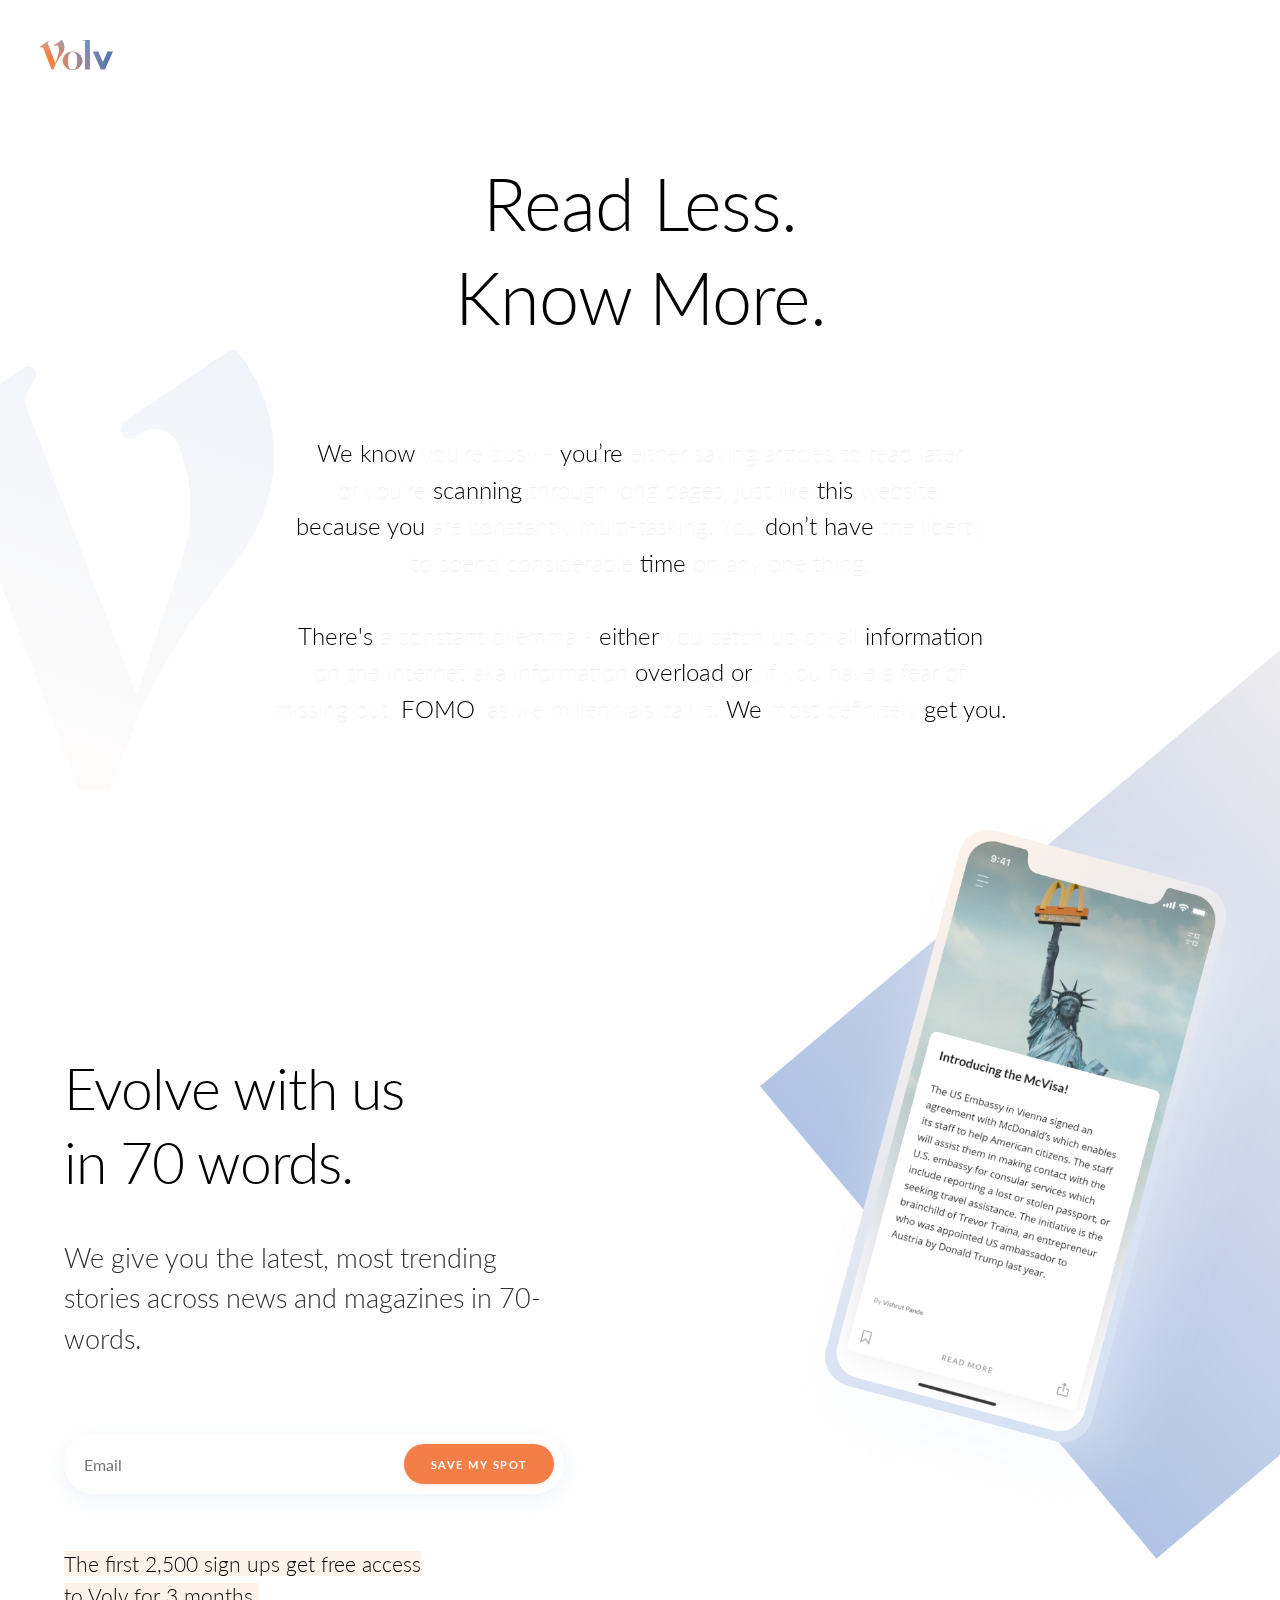
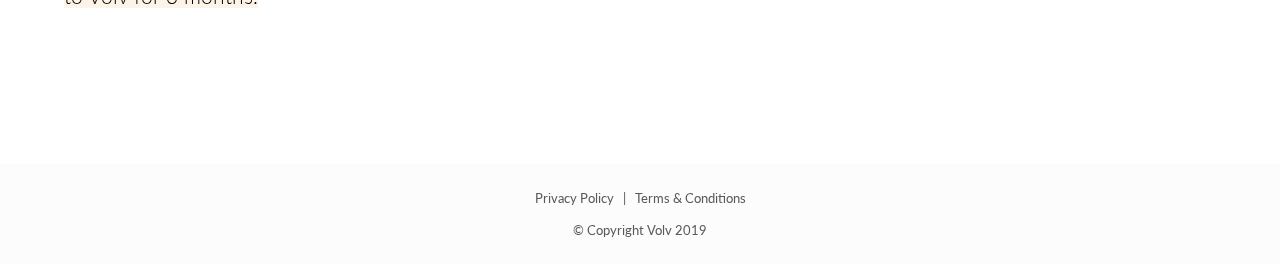
==== index.html @ d21d5418 "Changed Text" ====
<html>

<head>
    <title>Volv - Read Less. Know More.</title>
    <link rel="stylesheet" type="text/css" href="volv.css">
    <link rel="icon" href="Assets/Volv 3.0 Favicon.png" type="image/png" sizes="16x16">
    <!-- <meta name="theme-color" content="#F9AF8D" /> -->
    <link href="https://fonts.googleapis.com/css?family=Lato:100,300,400,700,900&display=swap" rel="stylesheet">
    <meta name="viewport" content="width=device-width, initial-scale=1">
</head>

<body>
    <div class="wrapper">

        <div class="header">
            <img class="volv-logo" src="Assets/Volv Logo 3.1 .svg">
            <!-- <a class="instagram" href="https://www.instagram.com/volvmedia"><img src="Assets/instagram_black.svg"></a> -->
        </div>


        <div class="content">



            <div class="read-less-know-more">




                <div>
                    <h1>Read Less. <br>Know More.</h1>

                    <br>

                    <p class="mobile-p">
                        We know <span class="lighttext">you’re busy so</span> you’re scanning<br>
                        <span class="lighttext">through most articles, like </span>this, because you <span
                            class="lighttext">just</span><br>
                        don’t have time. We just can’t <span class="lighttext">juggle work,<br>
                            family, and still</span> keep up with <span class="lighttext">everything on</span><br>
                        the internet. We <span class="lighttext">definitely</span> get you.
                    </p>

                    <p class="desktop-p">
                        We know <span class="lighttext">you’re busy - </span>you’re <span class="lighttext">either
                            saving articles to read later

                            <br>

                            or you’re </span>scanning <span class="lighttext">through long
                            pages, just like </span> this <span class="lighttext">website,</span>

                        <br>

                        because you <span class="lighttext">are constantly multi-tasking. You </span>don’t have <span
                            class="lighttext">the liberty

                            <br>

                            to spend considerable </span>time <span class="lighttext">on any one thing.</span>

                        <br>
                        <br>
                        There's <span class="lighttext">a constant dilemma - </span>either <span class="lighttext">you
                            catch up on all </span>information

                        <br>

                        <span class="lighttext">on the internet aka information </span> overload or<span
                            class="lighttext">, if you have a fear of

                            <br>

                            missing out, </span>FOMO<span class="lighttext">, as we millennials call it. </span>We <span
                            class="lighttext">most definitely </span>get you.


                    </p>
                </div>


            </div>
            <div class="evolve-with-us">
                <h1>Evolve with us <br>in 70 words.</h1>



                <p>We give you the latest, most trending stories
                    across news and magazines in 70-words.</p>
                <br>
                <br>

                <form>
                    <div class="bene_form">
                        <input class="inputemail" type="email" id="fname" name="fname" value="" placeholder="Email">
                        <input class="submitbutton" type="submit" value="SAVE MY SPOT">
                    </div>
                </form>
                <br>
                <br>

                <mark class="volv-highlight">The first 2,500 sign ups get free access<br> to Volv for 3 months.</mark>
                <br>
                <br>
                <br>
                <br>
            </div>
            <div class="phone">
                <!-- <img src="Assets/Phone Graphic.svg"> -->

            </div>


            <div class="footer">
                <div>
                    <span><a href="https://volvmedia.com/PrivacyPolicy">Privacy Policy </a></span>
                    &nbsp;&nbsp;|&nbsp;&nbsp; <span><a href="https://volvmedia.com/TermsAndConditions">Terms &
                            Conditions</a> </span> </div> <br>
                <div>
                    <span>© Copyright Volv 2019</span>
                </div>
            </div>
        </div>
    </div>
</body>

</html>
---- volv.css ----
body {
    margin: 0px;
    /* color: #323232; */
}

.header {
    display: grid;
    padding: 40px 40px 0px 40px;
    grid-template-columns: auto auto;
    align-self: flex-start;
}

.volv-logo {
    height: 30px;
    justify-self: flex-start;
}

.instagram {
    justify-self: flex-end;
}

.instagram>img {
    height: 20px;
}

.content {
    font-family: 'Lato', sans-serif;
    display: grid;
    grid-template-columns: 1fr 1fr;
    grid-template-rows: 1fr 1fr auto;
    grid-template-areas: "readlessknowmore readlessknowmore"
        "evolvewithus phone"
        "footer footer";


}

.desktop-p {
    display: block;
    font-size: 24px;
}

.mobile-p {
    display: none;
}

.read-less-know-more {
    grid-area: readlessknowmore;
    /* justify-self: center; */
    height: 80vh;
    background: url("Assets/V\ Light.svg");
    background-repeat: no-repeat;
    background-position: left;
    background-size: 35%;
    background-position-x: -10%;
    background-position-y: 70%;
    background-size: 365px;
    position: relative;
    display: grid;
    align-content: center;
}

.evolve-with-us {
    grid-area: evolvewithus;
    margin: 15% 10%;

}

.evolve-with-us>h1 {
    font-weight: 300;
    font-size: 57px;
    text-align: left;
    line-height: 130%;
    letter-spacing: -1px;
}

.evolve-with-us>p {
    color: #323232;
    font-weight: 300;
    font-size: 27px;
    text-align: left;
    line-height: 150%;
}

.phone {
    grid-area: phone;
    background: url("Assets/Phone\ Graphic.png");
    background-repeat: no-repeat;
    background-size: 1100px;
    background-position-y: 50vh;
    background-position-x: -20%;
    grid-row-start: 1;

}


h1 {
    font-weight: 300;
    font-size: 57px;
    text-align: center;
    line-height: 130%;
    letter-spacing: -1px;
}

p {
    font-weight: 300;
    text-align: center;
    text-justify: auto;
    line-height: 152%;
    color: #000000;
}

.lighttext {
    font-weight: 100;
    color: #f0f0f0;
}

.submitbutton {
    font-family: 'Lato', sans-serif;
    font-size: 11px;
    font-weight: 700;
    background-color: #F47E47;
    border: none;
    color: white;
    border-radius: 20px;
    padding: 10px;
    width: 150px;
    height: 40px;

    letter-spacing: 1.5px;
    text-decoration: none;
    box-shadow: 0 1px 5px 0 rgba(244, 126, 71, 0.2);
    cursor: pointer;
    margin-right: 10px;
    margin-left: auto;
    margin-top: -50px;
    z-index: 5;
    outline: none;
    transition: 300ms;
    -webkit-appearance: none;
    -moz-appearance: none;
}

.submitbutton:hover {
    box-shadow: 0 4px 12px 0 rgba(244, 126, 71, 0.2);
}

.submitbutton:active {
    background-color: rgb(230, 120, 69);
    box-shadow: 0 1px 2px 0 rgba(244, 126, 71, 0.2);
}

.bene_form {
    display: grid;
    grid-template-columns: 1fr;
    margin-top: 10px;
    max-width: 420px;
}

.inputemail {
    font-family: 'Lato', sans-serif;
    font-size: 16px;
    width: 500px;
    padding: 20px;
    box-sizing: border-box;
    border: none;
    border-radius: 30px;
    height: 60px;
    outline: none;
    backdrop-filter: blur(3px);
    filter: drop-shadow(0px 6px 10px rgba(215, 226, 243, 0.4));
    transition: 300ms;
    -webkit-appearance: none;
    -moz-appearance: none;
}

.inputemail:hover {
    filter: drop-shadow(0px 12px 20px rgba(215, 226, 243, 0.4));
}

.inputemail:focus {
    filter: drop-shadow(0px 12px 20px rgba(244, 126, 71, 0.1));
}

.volv-highlight {
    background-color: #FEF3E9;
    font-weight: 300;
    font-size: 21px;
    text-align: center;
    line-height: 150%;
}

.footer {
    display: grid;
    align-content: center;
    grid-area: footer;
    height: 100px;
    background-color: #fcfcfc;
    color: rgb(89, 89, 89);
    font-family: 'Lato', sans-serif;
    font-size: 13px;
    font-weight: 400;
    width: 100%;
}

.footer>div {
    margin-left: auto;
    margin-right: auto;
    /* width: 250px; */
    text-align: center;
}

a {
    color: inherit;
    text-decoration: none;
    cursor: pointer;
}

a:hover {
    text-decoration: underline;
}

@media only screen and (max-height: 600px) {
    .read-less-know-more {
        height: 580px;
    }

}

@media only screen and (max-height: 720px) {


    h1 {
        font-size: 48px;
    }

    p {
        font-size: 26px;
    }

    .read-less-know-more {
        background-position-y: 100%;
    }



    .evolve-with-us>h1 {
        font-size: 48px;
    }
}

@media only screen and (min-height: 860px) {


    .read-less-know-more {
        background-position-y: 100%;
    }

    h1 {
        font-size: 72px;
    }

    p {
        font-size: 30px;
    }

    /* .phone {
        background-position-y: 80%;
        background-position-x: -20%;
    } */
}

@media only screen and (min-height: 1280px) {
    .header {
        padding: 60px;
    }

    /* .phone {
        background-size: 1100px;
        background-position-y: 200%;
    } */
}

/* @media only screen and (min-height: 1024px){
    .read-less-know-more{
        height: 720px;
    }
} */


@media only screen and (min-width: 1500px) {

    .phone {
        background-position-x: -50%;
    }

    .evolve-with-us {
        margin-left: 70px;
    }

}


@media only screen and (min-width: 1650px) {

    .phone {
        background-position-x: -100%;
    }

    .evolve-with-us {
        margin-left: 80px;
    }

}

@media only screen and (min-width: 1750px) {

    .phone {
        background-position-x: -150%;
    }

    .evolve-with-us {
        margin-left: 80px;
    }

}

@media only screen and (min-width: 1850px) {

    .phone {
        background-position-x: -200%;
    }

    .evolve-with-us {
        margin-left: 100px;
    }

}


@media only screen and (max-width: 1280px) {
    .phone {
        background-position-x: -20%;
    }
}

@media only screen and (max-width: 1100px) {
    .read-less-know-more {
        background: none;
    }

    .phone {
        background-position-x: 0%;
    }
}

@media only screen and (max-width: 980px) {
    .content {
        font-family: 'Lato', sans-serif;
        display: grid;
        grid-template-columns: auto;
        grid-template-rows: auto auto auto auto;
        grid-template-areas: "readlessknowmore"
            "phone"
            "evolvewithus"
            "footer";
    }

    .desktop-p {
        display: none;
    }

    .mobile-p {
        display: block;
    }

    .inputemail {
        font-family: 'Lato', sans-serif;
        font-size: 16px;
        width: auto;
        padding: 20px;
        border: none;
        border-radius: 30px;
        height: 60px;
        outline: none;
        filter: drop-shadow(0px 6px 10px rgba(215, 226, 243, 0.4));
        transition: 300ms;

    }

    .bene_form {
        display: grid;
        grid-template-columns: 1fr;
        margin-top: 10px;
        width: 100%;
    }

    .phone {
        grid-area: phone;
        background: url("Assets/Phone\ Graphic.png");
        background-repeat: no-repeat;
        background-size: 1100px;
        background-position-x: 17em;
        height: 1100px;
    }
}

@media only screen and (max-width: 820px) {
    .phone {

        background-size: 1100px;
        background-position-x: 12em;
        height: 1100px;
    }
}

@media only screen and (max-width: 640px) {



    h1 {
        font-size: 42px;
    }

    p {
        font-size: 17px;
    }

    .volv-logo {
        height: 25px;
        justify-self: flex-start;
    }

    .header {
        padding: 20px;
    }

    .read-less-know-more {
        background: none;
        height: 60vh;
    }

    .phone {
        background-position-x: 10%;
        background-position-y: -15vh;
        height: 1000px;
    }

    .evolve-with-us {
        margin: 0px 20px;
    }

    .evolve-with-us>h1 {
        text-align: center;
        font-size: 42px;
    }

    .evolve-with-us>p {
        font-size: 17px;
        text-align: center;
    }

    .volv-highlight {
        font-size: 17px;
        text-align: center;
    }

    .submitbutton {
        margin-top: 30px;
        margin-left: auto;
        margin-right: auto;
    }
}
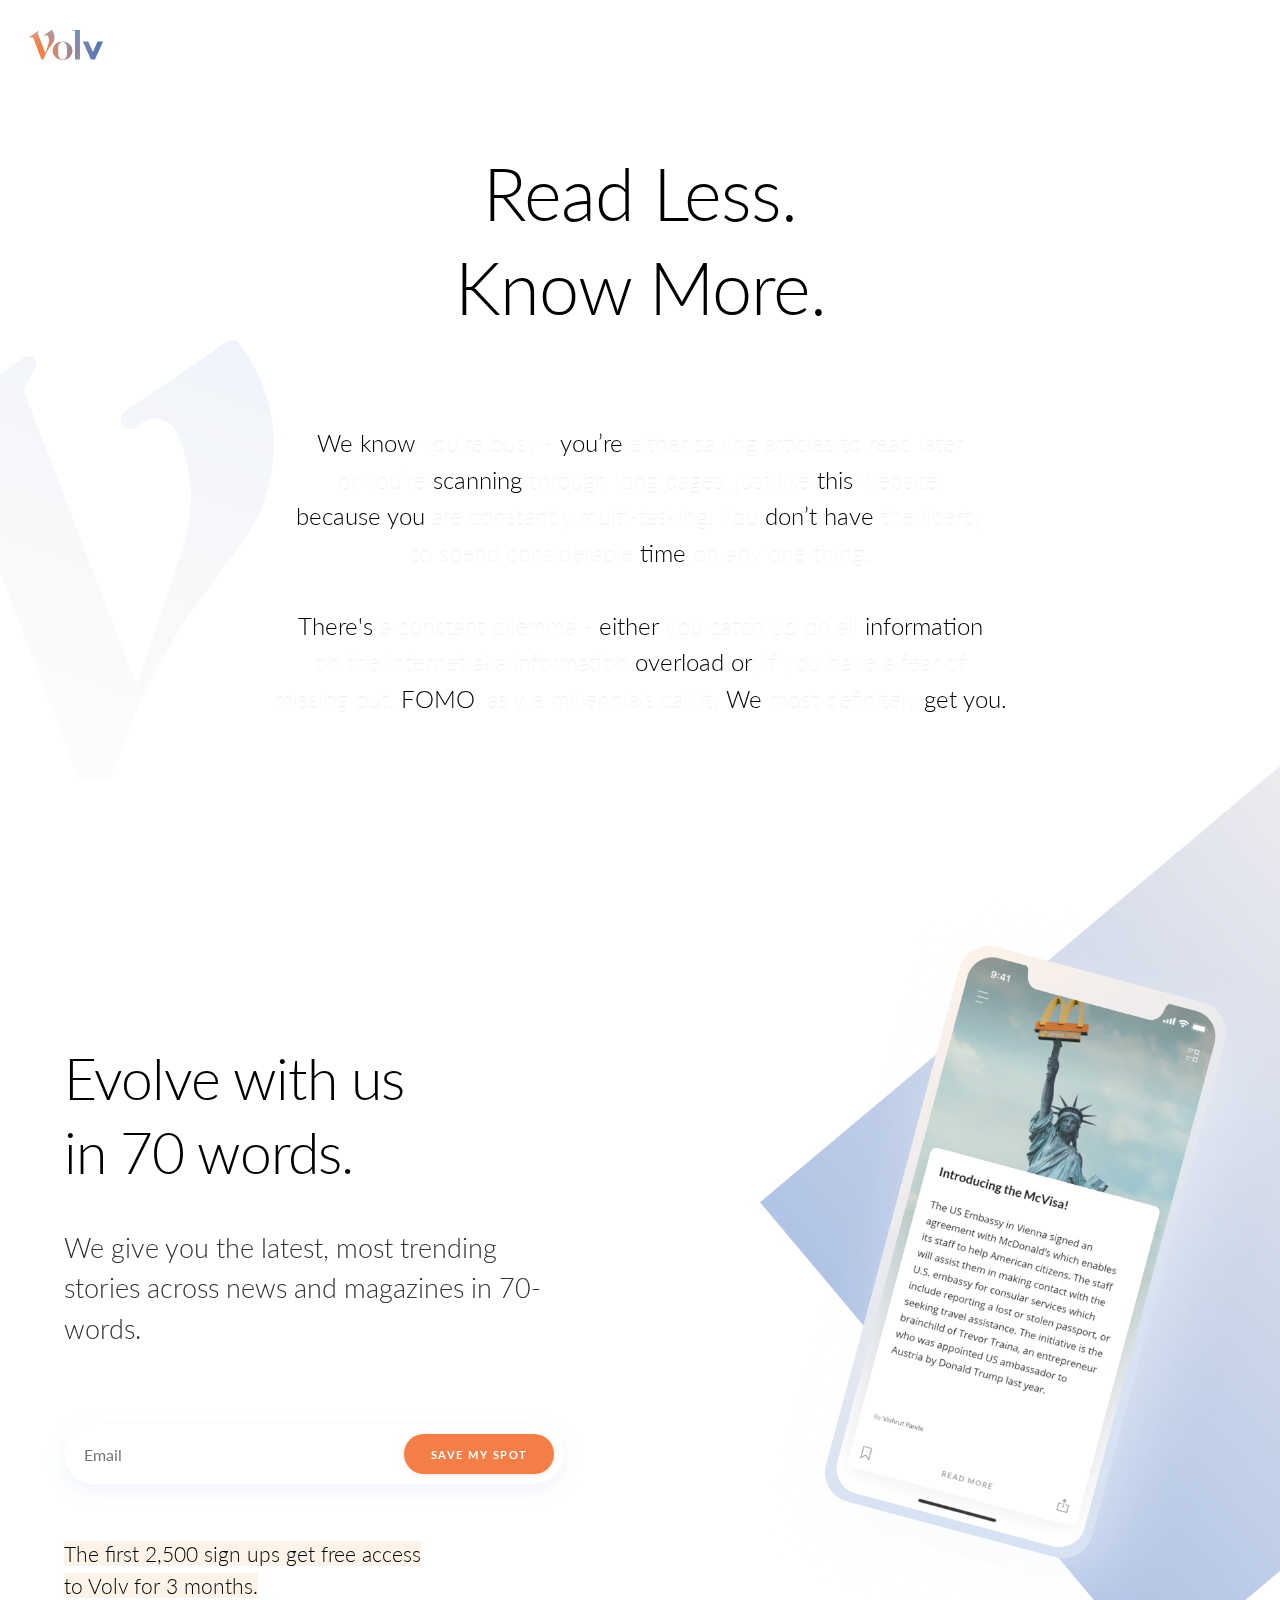
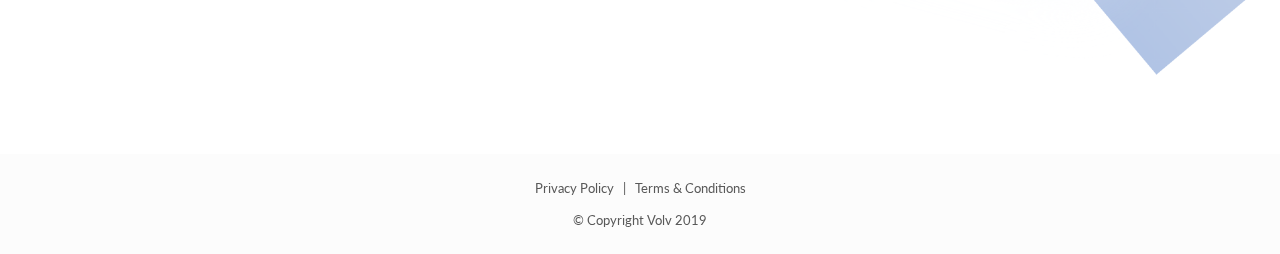
==== commit e9b257b1: "Changed test and made responsive" ====
--- a/index.html
+++ b/index.html
@@ -7,6 +7,7 @@
     <!-- <meta name="theme-color" content="#F9AF8D" /> -->
     <link href="https://fonts.googleapis.com/css?family=Lato:100,300,400,700,900&display=swap" rel="stylesheet">
     <meta name="viewport" content="width=device-width, initial-scale=1">
+
 </head>
 
 <body>
@@ -32,14 +33,39 @@
 
                     <br>
 
+
+
                     <p class="mobile-p">
-                        We know <span class="lighttext">you’re busy so</span> you’re scanning<br>
-                        <span class="lighttext">through most articles, like </span>this, because you <span
-                            class="lighttext">just</span><br>
-                        don’t have time. We just can’t <span class="lighttext">juggle work,<br>
-                            family, and still</span> keep up with <span class="lighttext">everything on</span><br>
-                        the internet. We <span class="lighttext">definitely</span> get you.
+                        We know <span class="lighttext">you’re busy - </span>you’re <span class="lighttext">either
+                            saving
+
+                            <br> articles to read later
+
+
+
+                            or you’re </span>scanning <span class="lighttext">through
+
+                            <br>
+
+                            long
+                            pages, just like </span> this <span class="lighttext">website,</span> because
+
+                        <br>
+
+                        you <span class="lighttext">are constantly multi-tasking. You </span>don’t have
+
+                        <br>
+
+                        <span class="lighttext">the liberty to spend considerable </span>time <span class="lighttext">on
+                            any one
+
+                            <br>
+
+                            thing.</span> We <span class="lighttext">most definitely </span>get you.
+
                     </p>
+
+
 
                     <p class="desktop-p">
                         We know <span class="lighttext">you’re busy - </span>you’re <span class="lighttext">either
@@ -76,7 +102,20 @@
 
 
                     </p>
+
+                    <!-- 
+                    <div class="downarrow">
+                        <img class="downsvg" src="Assets/down-arrow.svg">
+                    </div> -->
+
+
+
+
                 </div>
+
+
+
+
 
 
             </div>
--- a/volv.css
+++ b/volv.css
@@ -5,9 +5,10 @@
 
 .header {
     display: grid;
-    padding: 40px 40px 0px 40px;
+    padding: 30px 30px 0px 30px;
     grid-template-columns: auto auto;
     align-self: flex-start;
+
 }
 
 .volv-logo {
@@ -33,6 +34,22 @@
         "footer footer";
 
 
+}
+
+.downarrow {
+    margin-left: auto;
+    margin-right: auto;
+    padding: 20px;
+    text-align: center;
+    margin-top: 10vh;
+
+}
+
+.downsvg {
+    height: 10px;
+    cursor: pointer;
+    opacity: 0.2;
+    animation: downarrow 700ms linear infinite;
 }
 
 .desktop-p {
@@ -87,7 +104,7 @@
     background: url("Assets/Phone\ Graphic.png");
     background-repeat: no-repeat;
     background-size: 1100px;
-    background-position-y: 50vh;
+    background-position-y: 64vh;
     background-position-x: -20%;
     grid-row-start: 1;
 
@@ -470,4 +487,8 @@
         margin-left: auto;
         margin-right: auto;
     }
+
+    .bene_form {
+        max-width: unset;
+    }
 }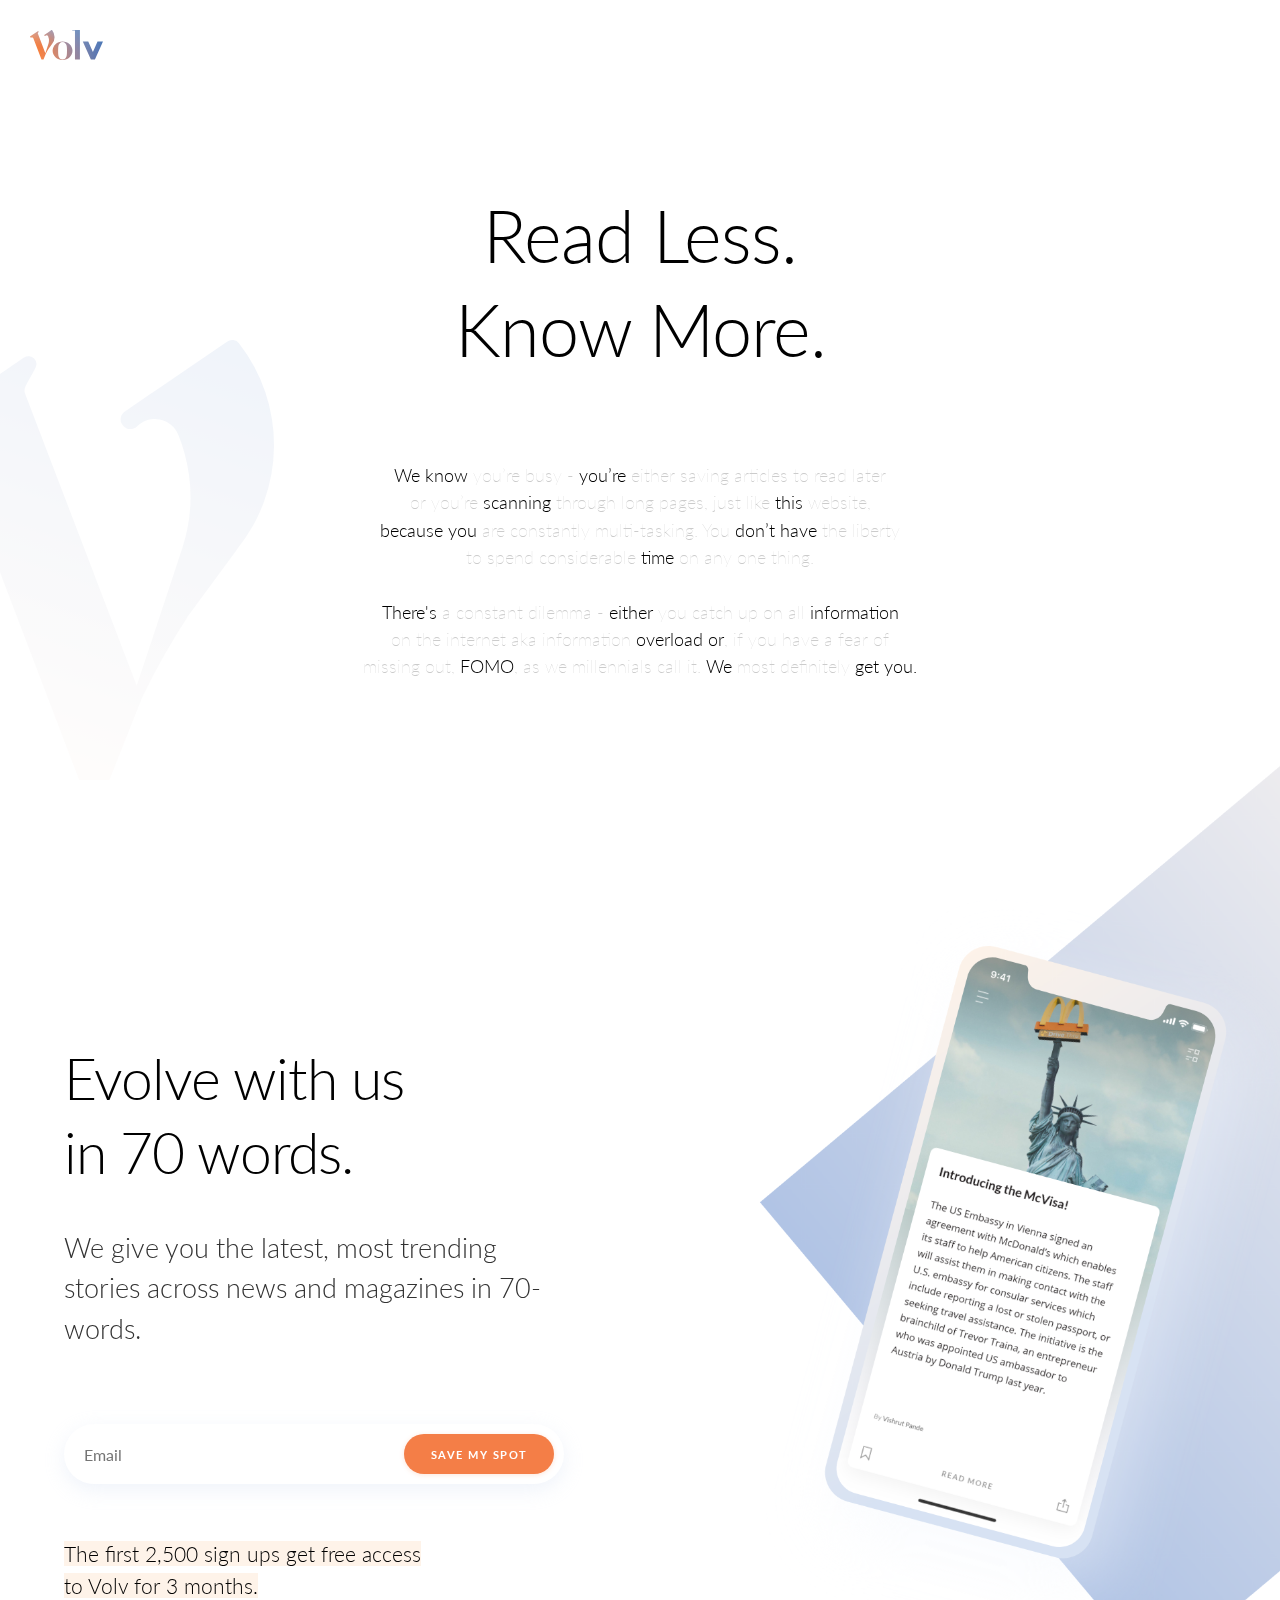
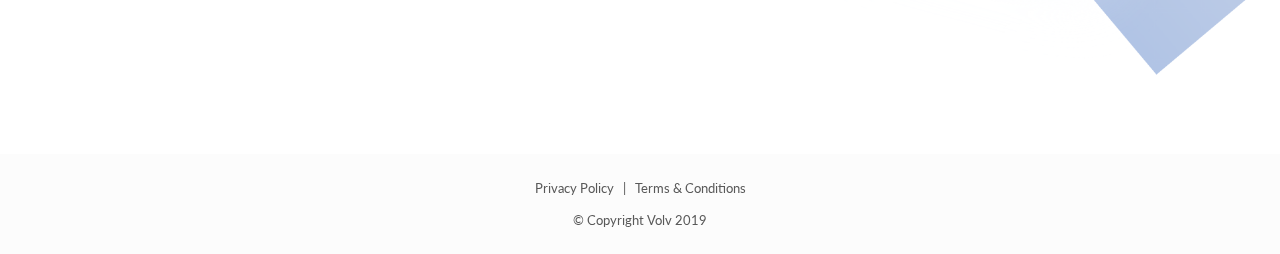
==== commit 3c831ce3: "Fixed text" ====
--- a/index.html
+++ b/index.html
@@ -43,25 +43,36 @@
 
 
 
-                            or you’re </span>scanning <span class="lighttext">through
+                            or you’re </span>scanning <span class="lighttext">
+
+                            <br>
+                            through
+                            long
+                            pages, just like </span> this <span class="lighttext">website,</span>
+
+                        <br>
+
+                        because
+
+                        you <span class="lighttext">are constantly multi-tasking.
 
                             <br>
 
-                            long
-                            pages, just like </span> this <span class="lighttext">website,</span> because
+                            You </span>don’t have
 
-                        <br>
 
-                        you <span class="lighttext">are constantly multi-tasking. You </span>don’t have
+                        <span class="lighttext">the liberty to spend
 
-                        <br>
-
-                        <span class="lighttext">the liberty to spend considerable </span>time <span class="lighttext">on
-                            any one
 
                             <br>
 
-                            thing.</span> We <span class="lighttext">most definitely </span>get you.
+                            considerable </span>time <span class="lighttext">on
+
+                            thing.
+
+                            <br>
+
+                        </span> We <span class="lighttext">most definitely </span>get you.
 
                     </p>
 
--- a/volv.css
+++ b/volv.css
@@ -54,11 +54,12 @@
 
 .desktop-p {
     display: block;
-    font-size: 24px;
+    font-size: 18px;
 }
 
 .mobile-p {
     display: none;
+    font-size: 15px;
 }
 
 .read-less-know-more {
@@ -129,7 +130,7 @@
 
 .lighttext {
     font-weight: 100;
-    color: #f0f0f0;
+    color: #cccccc;
 }
 
 .submitbutton {
@@ -277,9 +278,6 @@
         font-size: 72px;
     }
 
-    p {
-        font-size: 30px;
-    }
 
     /* .phone {
         background-position-y: 80%;
@@ -383,13 +381,6 @@
             "footer";
     }
 
-    .desktop-p {
-        display: none;
-    }
-
-    .mobile-p {
-        display: block;
-    }
 
     .inputemail {
         font-family: 'Lato', sans-serif;
@@ -427,11 +418,19 @@
 
         background-size: 1100px;
         background-position-x: 12em;
+        grid-row: 2 / span 1;
         height: 1100px;
     }
 }
 
 @media only screen and (max-width: 640px) {
+    .desktop-p {
+        display: none;
+    }
+
+    .mobile-p {
+        display: block;
+    }
 
 
 
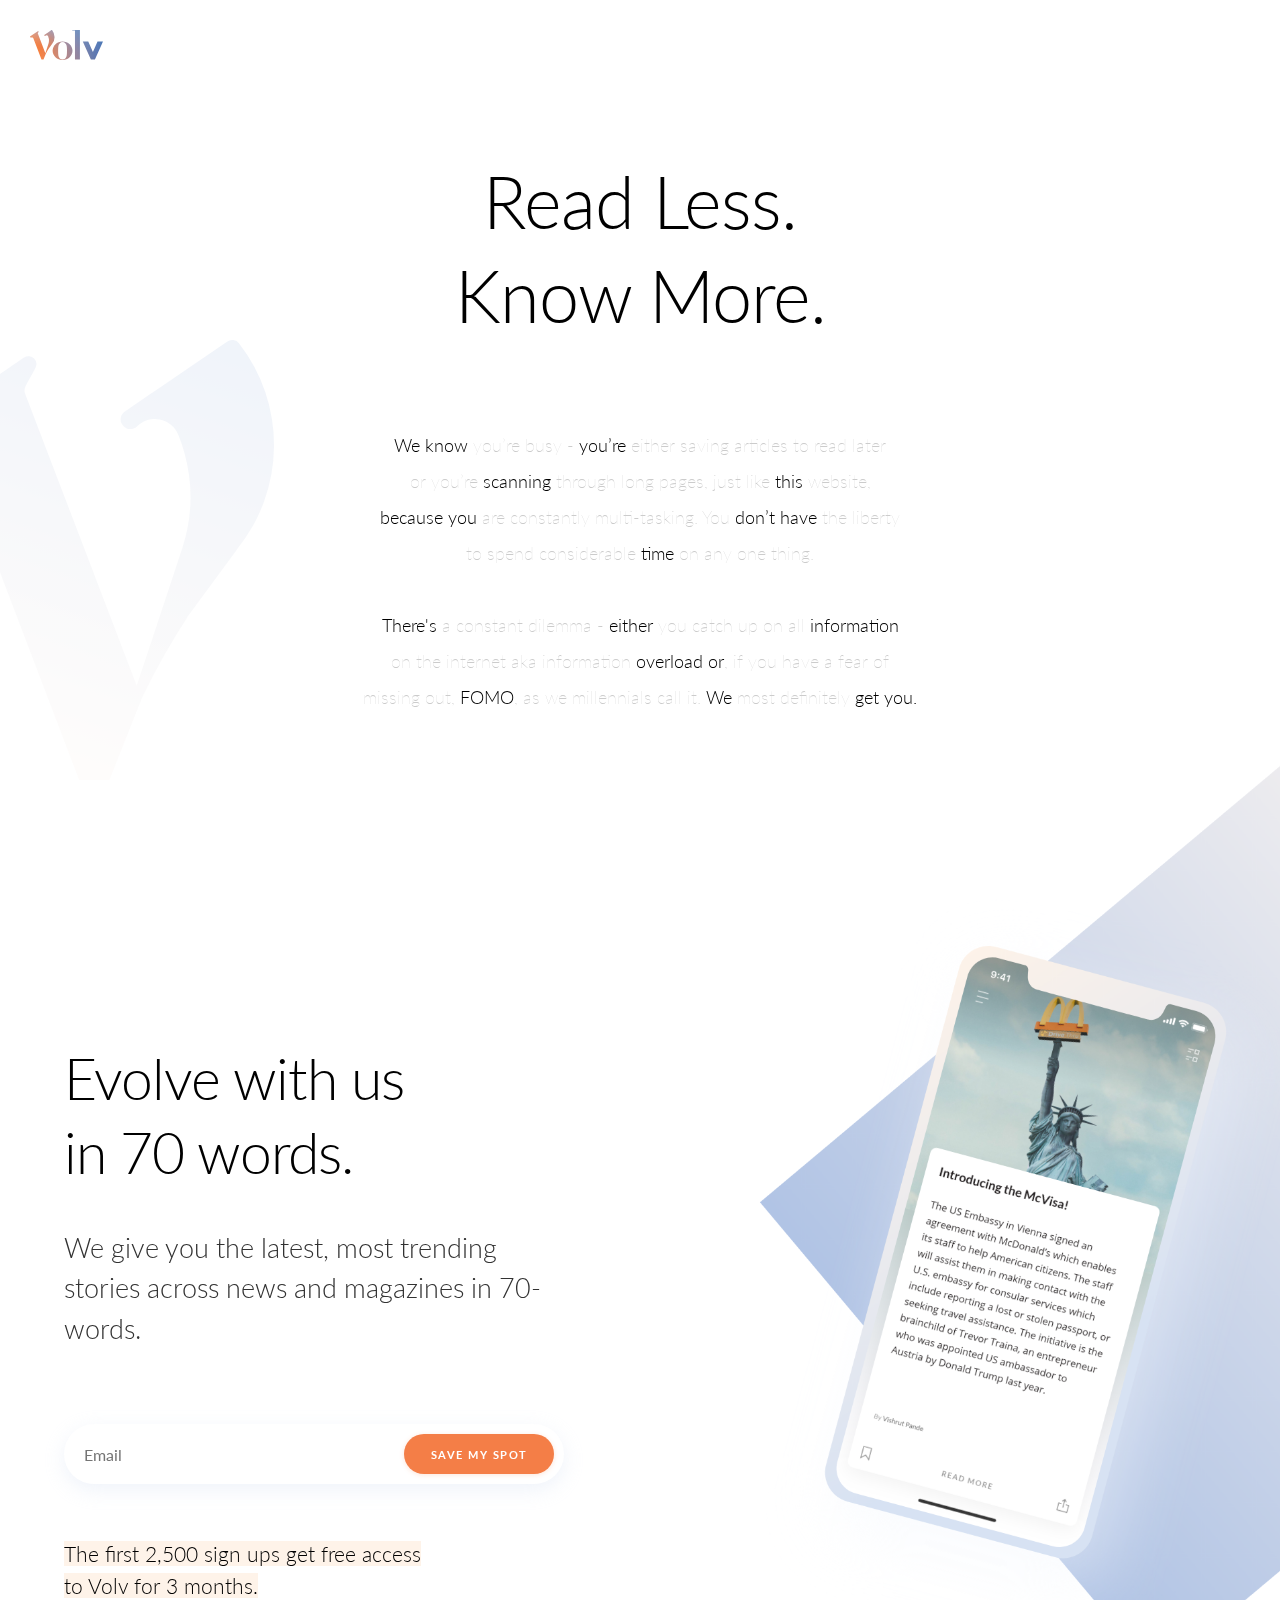
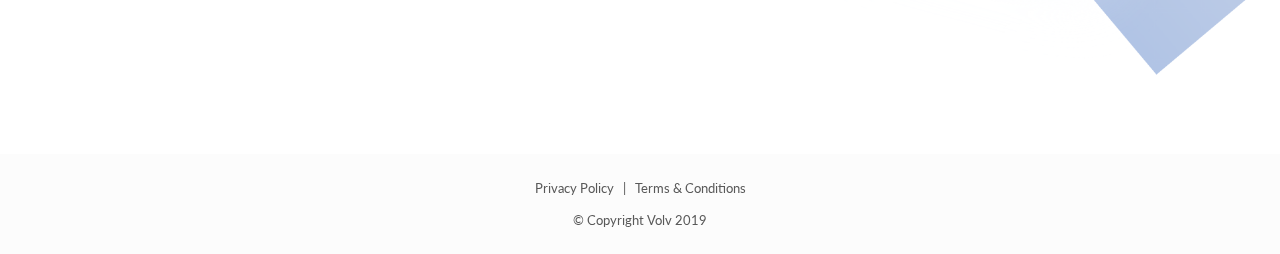
==== commit b0826420: "Added Thank You popup" ====
--- a/index.html
+++ b/index.html
@@ -1,177 +1,241 @@
 <html>
-
-<head>
+  <head>
     <title>Volv - Read Less. Know More.</title>
-    <link rel="stylesheet" type="text/css" href="volv.css">
-    <link rel="icon" href="Assets/Volv 3.0 Favicon.png" type="image/png" sizes="16x16">
+    <link rel="stylesheet" type="text/css" href="volv.css" />
+    <link
+      rel="icon"
+      href="Assets/Volv 3.0 Favicon.png"
+      type="image/png"
+      sizes="16x16"
+    />
     <!-- <meta name="theme-color" content="#F9AF8D" /> -->
-    <link href="https://fonts.googleapis.com/css?family=Lato:100,300,400,700,900&display=swap" rel="stylesheet">
-    <meta name="viewport" content="width=device-width, initial-scale=1">
-
-</head>
-
-<body>
+    <link
+      href="https://fonts.googleapis.com/css?family=Lato:100,300,400,700,900&display=swap"
+      rel="stylesheet"
+    />
+    <meta name="viewport" content="width=device-width, initial-scale=1" />
+  </head>
+
+  <body>
+    <div class="modal w3-animate-opacity" id="thankYou">
+      <div class="modalbox w3-container w3-center w3-animate-top">
+        <!-- w3-container w3-center w3-animate-top -->
+
+        <div class="modal-title">
+          <div id="closeThankyou" onclick="closethankyou()">
+            <img
+              class="close-button"
+              height="15px"
+              id="edit-modal-close"
+              src="Assets/close-button.svg"
+            />
+          </div>
+        </div>
+        <div class="modalcontent">
+          <div class="volv-v">
+            <img src="Assets/Volv 3.0 - V Square (Transparent).png" />
+
+            <h1>
+              Thank you for signing up!
+            </h1>
+
+            <p>
+              You will receive an e-mail<br />
+              once the app is ready for you.
+            </p>
+          </div>
+        </div>
+      </div>
+    </div>
     <div class="wrapper">
-
-        <div class="header">
-            <img class="volv-logo" src="Assets/Volv Logo 3.1 .svg">
-            <!-- <a class="instagram" href="https://www.instagram.com/volvmedia"><img src="Assets/instagram_black.svg"></a> -->
-        </div>
-
-
-        <div class="content">
-
-
-
-            <div class="read-less-know-more">
-
-
-
-
-                <div>
-                    <h1>Read Less. <br>Know More.</h1>
-
-                    <br>
-
-
-
-                    <p class="mobile-p">
-                        We know <span class="lighttext">you’re busy - </span>you’re <span class="lighttext">either
-                            saving
-
-                            <br> articles to read later
-
-
-
-                            or you’re </span>scanning <span class="lighttext">
-
-                            <br>
-                            through
-                            long
-                            pages, just like </span> this <span class="lighttext">website,</span>
-
-                        <br>
-
-                        because
-
-                        you <span class="lighttext">are constantly multi-tasking.
-
-                            <br>
-
-                            You </span>don’t have
-
-
-                        <span class="lighttext">the liberty to spend
-
-
-                            <br>
-
-                            considerable </span>time <span class="lighttext">on
-
-                            thing.
-
-                            <br>
-
-                        </span> We <span class="lighttext">most definitely </span>get you.
-
-                    </p>
-
-
-
-                    <p class="desktop-p">
-                        We know <span class="lighttext">you’re busy - </span>you’re <span class="lighttext">either
-                            saving articles to read later
-
-                            <br>
-
-                            or you’re </span>scanning <span class="lighttext">through long
-                            pages, just like </span> this <span class="lighttext">website,</span>
-
-                        <br>
-
-                        because you <span class="lighttext">are constantly multi-tasking. You </span>don’t have <span
-                            class="lighttext">the liberty
-
-                            <br>
-
-                            to spend considerable </span>time <span class="lighttext">on any one thing.</span>
-
-                        <br>
-                        <br>
-                        There's <span class="lighttext">a constant dilemma - </span>either <span class="lighttext">you
-                            catch up on all </span>information
-
-                        <br>
-
-                        <span class="lighttext">on the internet aka information </span> overload or<span
-                            class="lighttext">, if you have a fear of
-
-                            <br>
-
-                            missing out, </span>FOMO<span class="lighttext">, as we millennials call it. </span>We <span
-                            class="lighttext">most definitely </span>get you.
-
-
-                    </p>
-
-                    <!-- 
+      <div class="header">
+        <img class="volv-logo" src="Assets/Volv Logo 3.1 .svg" />
+        <!-- <a class="instagram" href="https://www.instagram.com/volvmedia"><img src="Assets/instagram_black.svg"></a> -->
+      </div>
+
+      <div class="content">
+        <div class="read-less-know-more">
+          <div>
+            <h1>Read Less. <br />Know More.</h1>
+
+            <br />
+
+            <p class="mobile-p">
+              We know <span class="lighttext">you’re busy - </span>you’re
+              <span class="lighttext"
+                >either saving
+
+                <br />
+                articles to read later or you’re </span
+              >scanning
+              <span class="lighttext">
+                <br />
+                through long pages, just like
+              </span>
+              this <span class="lighttext">website,</span>
+
+              <br />
+
+              because you
+              <span class="lighttext"
+                >are constantly multi-tasking.
+
+                <br />
+
+                You </span
+              >don’t have
+
+              <span class="lighttext"
+                >the liberty to spend
+
+                <br />
+
+                considerable </span
+              >time
+              <span class="lighttext"
+                >on thing.
+
+                <br />
+              </span>
+              We <span class="lighttext">most definitely </span>get you.
+            </p>
+
+            <p class="desktop-p">
+              We know <span class="lighttext">you’re busy - </span>you’re
+              <span class="lighttext"
+                >either saving articles to read later
+
+                <br />
+
+                or you’re </span
+              >scanning
+              <span class="lighttext">through long pages, just like </span> this
+              <span class="lighttext">website,</span>
+
+              <br />
+
+              because you
+              <span class="lighttext">are constantly multi-tasking. You </span
+              >don’t have
+              <span class="lighttext"
+                >the liberty
+
+                <br />
+
+                to spend considerable </span
+              >time <span class="lighttext">on any one thing.</span>
+
+              <br />
+              <br />
+              There's <span class="lighttext">a constant dilemma - </span>either
+              <span class="lighttext">you catch up on all </span>information
+
+              <br />
+
+              <span class="lighttext">on the internet aka information </span>
+              overload or<span class="lighttext"
+                >, if you have a fear of
+
+                <br />
+
+                missing out, </span
+              >FOMO<span class="lighttext">, as we millennials call it. </span
+              >We <span class="lighttext">most definitely </span>get you.
+            </p>
+
+            <!-- 
                     <div class="downarrow">
                         <img class="downsvg" src="Assets/down-arrow.svg">
                     </div> -->
-
-
-
-
-                </div>
-
-
-
-
-
-
+          </div>
+        </div>
+        <div class="evolve-with-us">
+          <h1>Evolve with us <br />in 70 words.</h1>
+
+          <p>
+            We give you the latest, most trending stories across news and
+            magazines in 70-words.
+          </p>
+          <br />
+          <br />
+
+          <form>
+            <div class="bene_form">
+              <input
+                class="inputemail"
+                type="email"
+                name="fname"
+                value=""
+                placeholder="Email"
+              />
+              <input
+                class="submitbutton"
+                onclick="thankyou()"
+                value="SAVE MY SPOT"
+              />
             </div>
-            <div class="evolve-with-us">
-                <h1>Evolve with us <br>in 70 words.</h1>
-
-
-
-                <p>We give you the latest, most trending stories
-                    across news and magazines in 70-words.</p>
-                <br>
-                <br>
-
-                <form>
-                    <div class="bene_form">
-                        <input class="inputemail" type="email" id="fname" name="fname" value="" placeholder="Email">
-                        <input class="submitbutton" type="submit" value="SAVE MY SPOT">
-                    </div>
-                </form>
-                <br>
-                <br>
-
-                <mark class="volv-highlight">The first 2,500 sign ups get free access<br> to Volv for 3 months.</mark>
-                <br>
-                <br>
-                <br>
-                <br>
-            </div>
-            <div class="phone">
-                <!-- <img src="Assets/Phone Graphic.svg"> -->
-
-            </div>
-
-
-            <div class="footer">
-                <div>
-                    <span><a href="https://volvmedia.com/PrivacyPolicy">Privacy Policy </a></span>
-                    &nbsp;&nbsp;|&nbsp;&nbsp; <span><a href="https://volvmedia.com/TermsAndConditions">Terms &
-                            Conditions</a> </span> </div> <br>
-                <div>
-                    <span>© Copyright Volv 2019</span>
-                </div>
-            </div>
-        </div>
+          </form>
+          <br />
+          <br />
+
+          <mark class="volv-highlight"
+            >The first 2,500 sign ups get free access<br />
+            to Volv for 3 months.</mark
+          >
+          <br />
+          <br />
+          <br />
+          <br />
+        </div>
+        <div class="phone">
+          <!-- <img src="Assets/Phone Graphic.svg"> -->
+        </div>
+
+        <div class="footer">
+          <div>
+            <span
+              ><a href="https://volvmedia.com/PrivacyPolicy"
+                >Privacy Policy
+              </a></span
+            >
+            &nbsp;&nbsp;|&nbsp;&nbsp;
+            <span
+              ><a href="https://volvmedia.com/TermsAndConditions"
+                >Terms & Conditions</a
+              >
+            </span>
+          </div>
+          <br />
+          <div>
+            <span>© Copyright Volv 2019</span>
+          </div>
+        </div>
+      </div>
     </div>
-</body>
-
-</html>+
+    <script>
+      function thankyou() {
+        document.getElementById("thankYou").style.display = "grid";
+      }
+      function closethankyou() {
+        document.getElementById("thankYou").style.display = "none";
+      }
+
+      // function closeNav() {
+      //     document.getElementById("mySidenav").style.width = "0";
+      // }
+    </script>
+
+    <!-- <script src="https://ajax.googleapis.com/ajax/libs/jquery/3.4.1/jquery.min.js"></script>
+  <script type="text/javascript">
+    $(document).ready(() => {
+      $("#editButton").click(() => {
+        $("#editModal").fadeIn(150);
+      });
+      $("#edit-modal-close").click(() => {
+        $("#editModal").fadeOut(150);
+      });
+    });
+  </script> -->
+  </body>
+</html>
--- a/volv.css
+++ b/volv.css
@@ -1,296 +1,345 @@
 body {
-    margin: 0px;
-    /* color: #323232; */
+  margin: 0px;
+  /* color: #323232; */
 }
 
 .header {
-    display: grid;
-    padding: 30px 30px 0px 30px;
-    grid-template-columns: auto auto;
-    align-self: flex-start;
-
+  display: grid;
+  padding: 30px 30px 0px 30px;
+  grid-template-columns: auto auto;
+  align-self: flex-start;
 }
 
 .volv-logo {
-    height: 30px;
-    justify-self: flex-start;
+  height: 30px;
+  justify-self: flex-start;
 }
 
 .instagram {
-    justify-self: flex-end;
-}
-
-.instagram>img {
-    height: 20px;
+  justify-self: flex-end;
+}
+
+.instagram > img {
+  height: 20px;
 }
 
 .content {
-    font-family: 'Lato', sans-serif;
-    display: grid;
-    grid-template-columns: 1fr 1fr;
-    grid-template-rows: 1fr 1fr auto;
-    grid-template-areas: "readlessknowmore readlessknowmore"
-        "evolvewithus phone"
-        "footer footer";
-
-
+  font-family: "Lato", sans-serif;
+  display: grid;
+  grid-template-columns: 1fr 1fr;
+  grid-template-rows: 1fr 1fr auto;
+  grid-template-areas:
+    "readlessknowmore readlessknowmore"
+    "evolvewithus phone"
+    "footer footer";
 }
 
 .downarrow {
-    margin-left: auto;
-    margin-right: auto;
-    padding: 20px;
-    text-align: center;
-    margin-top: 10vh;
-
+  margin-left: auto;
+  margin-right: auto;
+  padding: 20px;
+  text-align: center;
+  margin-top: 10vh;
 }
 
 .downsvg {
-    height: 10px;
-    cursor: pointer;
-    opacity: 0.2;
-    animation: downarrow 700ms linear infinite;
+  height: 10px;
+  cursor: pointer;
+  opacity: 0.2;
+  animation: downarrow 700ms linear infinite;
 }
 
 .desktop-p {
-    display: block;
-    font-size: 18px;
+  display: block;
+  font-size: 18px;
+  line-height: 200%;
 }
 
 .mobile-p {
-    display: none;
-    font-size: 15px;
+  display: none;
+  font-size: 17px;
 }
 
 .read-less-know-more {
-    grid-area: readlessknowmore;
-    /* justify-self: center; */
-    height: 80vh;
-    background: url("Assets/V\ Light.svg");
-    background-repeat: no-repeat;
-    background-position: left;
-    background-size: 35%;
-    background-position-x: -10%;
-    background-position-y: 70%;
-    background-size: 365px;
-    position: relative;
-    display: grid;
-    align-content: center;
+  grid-area: readlessknowmore;
+  /* justify-self: center; */
+  height: 80vh;
+  background: url("Assets/V\ Light.svg");
+  background-repeat: no-repeat;
+  background-position: left;
+  background-size: 35%;
+  background-position-x: -10%;
+  background-position-y: 70%;
+  background-size: 365px;
+  position: relative;
+  display: grid;
+  align-content: center;
 }
 
 .evolve-with-us {
-    grid-area: evolvewithus;
-    margin: 15% 10%;
-
-}
-
-.evolve-with-us>h1 {
-    font-weight: 300;
-    font-size: 57px;
-    text-align: left;
-    line-height: 130%;
-    letter-spacing: -1px;
-}
-
-.evolve-with-us>p {
-    color: #323232;
-    font-weight: 300;
-    font-size: 27px;
-    text-align: left;
-    line-height: 150%;
+  grid-area: evolvewithus;
+  margin: 15% 10%;
+}
+
+.evolve-with-us > h1 {
+  font-weight: 300;
+  font-size: 57px;
+  text-align: left;
+  line-height: 130%;
+  letter-spacing: -1px;
+}
+
+.evolve-with-us > p {
+  color: #323232;
+  font-weight: 300;
+  font-size: 27px;
+  text-align: left;
+  line-height: 150%;
 }
 
 .phone {
-    grid-area: phone;
-    background: url("Assets/Phone\ Graphic.png");
-    background-repeat: no-repeat;
-    background-size: 1100px;
-    background-position-y: 64vh;
-    background-position-x: -20%;
-    grid-row-start: 1;
-
-}
-
+  grid-area: phone;
+  background: url("Assets/Phone\ Graphic.png");
+  background-repeat: no-repeat;
+  background-size: 1100px;
+  background-position-y: 64vh;
+  background-position-x: -20%;
+  grid-row-start: 1;
+}
 
 h1 {
-    font-weight: 300;
-    font-size: 57px;
-    text-align: center;
-    line-height: 130%;
-    letter-spacing: -1px;
+  font-weight: 300;
+  font-size: 57px;
+  text-align: center;
+  line-height: 130%;
+  letter-spacing: -1px;
 }
 
 p {
-    font-weight: 300;
-    text-align: center;
-    text-justify: auto;
-    line-height: 152%;
-    color: #000000;
+  font-weight: 300;
+  text-align: center;
+  text-justify: auto;
+  line-height: 152%;
+  color: #000000;
 }
 
 .lighttext {
-    font-weight: 100;
-    color: #cccccc;
+  font-weight: 100;
+  color: #cccccc;
 }
 
 .submitbutton {
-    font-family: 'Lato', sans-serif;
-    font-size: 11px;
-    font-weight: 700;
-    background-color: #F47E47;
-    border: none;
-    color: white;
-    border-radius: 20px;
-    padding: 10px;
-    width: 150px;
-    height: 40px;
-
-    letter-spacing: 1.5px;
-    text-decoration: none;
-    box-shadow: 0 1px 5px 0 rgba(244, 126, 71, 0.2);
-    cursor: pointer;
-    margin-right: 10px;
-    margin-left: auto;
-    margin-top: -50px;
-    z-index: 5;
-    outline: none;
-    transition: 300ms;
-    -webkit-appearance: none;
-    -moz-appearance: none;
+  font-family: "Lato", sans-serif;
+  font-size: 11px;
+  font-weight: 700;
+  background-color: #f47e47;
+  border: none;
+  color: white;
+  border-radius: 20px;
+  padding: 10px;
+  width: 150px;
+  height: 40px;
+  text-align: center;
+
+  letter-spacing: 1.5px;
+  text-decoration: none;
+  box-shadow: 0 1px 5px 0 rgba(244, 126, 71, 0.2);
+  cursor: pointer;
+  margin-right: 10px;
+  margin-left: auto;
+  margin-top: -50px;
+  z-index: 5;
+  outline: none;
+  transition: 300ms;
+  -webkit-appearance: none;
+  -moz-appearance: none;
 }
 
 .submitbutton:hover {
-    box-shadow: 0 4px 12px 0 rgba(244, 126, 71, 0.2);
+  box-shadow: 0 4px 12px 0 rgba(244, 126, 71, 0.2);
 }
 
 .submitbutton:active {
-    background-color: rgb(230, 120, 69);
-    box-shadow: 0 1px 2px 0 rgba(244, 126, 71, 0.2);
+  background-color: rgb(230, 120, 69);
+  box-shadow: 0 1px 2px 0 rgba(244, 126, 71, 0.2);
 }
 
 .bene_form {
-    display: grid;
-    grid-template-columns: 1fr;
-    margin-top: 10px;
-    max-width: 420px;
+  display: grid;
+  grid-template-columns: 1fr;
+  margin-top: 10px;
+  max-width: 420px;
 }
 
 .inputemail {
-    font-family: 'Lato', sans-serif;
-    font-size: 16px;
-    width: 500px;
-    padding: 20px;
-    box-sizing: border-box;
-    border: none;
-    border-radius: 30px;
-    height: 60px;
-    outline: none;
-    backdrop-filter: blur(3px);
-    filter: drop-shadow(0px 6px 10px rgba(215, 226, 243, 0.4));
-    transition: 300ms;
-    -webkit-appearance: none;
-    -moz-appearance: none;
+  font-family: "Lato", sans-serif;
+  font-size: 16px;
+  width: 500px;
+  padding: 20px;
+  box-sizing: border-box;
+  border: none;
+  border-radius: 30px;
+  height: 60px;
+  outline: none;
+  backdrop-filter: blur(3px);
+  filter: drop-shadow(0px 6px 10px rgba(215, 226, 243, 0.4));
+  transition: 300ms;
+  -webkit-appearance: none;
+  -moz-appearance: none;
 }
 
 .inputemail:hover {
-    filter: drop-shadow(0px 12px 20px rgba(215, 226, 243, 0.4));
+  filter: drop-shadow(0px 12px 20px rgba(215, 226, 243, 0.4));
 }
 
 .inputemail:focus {
-    filter: drop-shadow(0px 12px 20px rgba(244, 126, 71, 0.1));
+  filter: drop-shadow(0px 12px 20px rgba(244, 126, 71, 0.1));
 }
 
 .volv-highlight {
-    background-color: #FEF3E9;
-    font-weight: 300;
-    font-size: 21px;
-    text-align: center;
-    line-height: 150%;
+  background-color: #fef3e9;
+  font-weight: 300;
+  font-size: 21px;
+  text-align: center;
+  line-height: 150%;
 }
 
 .footer {
-    display: grid;
-    align-content: center;
-    grid-area: footer;
-    height: 100px;
-    background-color: #fcfcfc;
-    color: rgb(89, 89, 89);
-    font-family: 'Lato', sans-serif;
-    font-size: 13px;
-    font-weight: 400;
-    width: 100%;
-}
-
-.footer>div {
-    margin-left: auto;
-    margin-right: auto;
-    /* width: 250px; */
-    text-align: center;
+  display: grid;
+  align-content: center;
+  grid-area: footer;
+  height: 100px;
+  background-color: #fcfcfc;
+  color: rgb(89, 89, 89);
+  font-family: "Lato", sans-serif;
+  font-size: 13px;
+  font-weight: 400;
+  width: 100%;
+}
+
+.footer > div {
+  margin-left: auto;
+  margin-right: auto;
+  /* width: 250px; */
+  text-align: center;
 }
 
 a {
-    color: inherit;
-    text-decoration: none;
-    cursor: pointer;
+  color: inherit;
+  text-decoration: none;
+  cursor: pointer;
 }
 
 a:hover {
-    text-decoration: underline;
+  text-decoration: underline;
+}
+
+.modal {
+  background-color: rgba(255, 255, 255, 0.8);
+  /* -webkit-backdrop-filter: blur(5px);
+    backdrop-filter: blur(5px); */
+  height: 100%;
+  width: 100%;
+  position: fixed;
+  z-index: 50;
+  display: none;
+  align-items: center;
+  /* animation: fadein 300ms; */
+}
+
+.modal-title {
+  display: grid;
+  text-align: -webkit-right;
+}
+
+.modalcontent {
+  display: grid;
+  align-self: center;
+}
+
+.modalbox {
+  display: grid;
+  background-color: #fff;
+  height: 500px;
+  width: 100%;
+  max-width: 700px;
+  filter: drop-shadow(0px 10px 40px rgba(0, 0, 0, 0.1));
+  border-radius: 5px;
+  justify-self: center;
+}
+
+.close-button {
+  display: grid;
+  padding: 20px;
+  cursor: pointer;
+}
+
+.volv-v {
+  display: grid;
+  justify-items: center;
+  padding: 30px;
+  margin-top: -130px;
+}
+
+.volv-v > h1 {
+  font-family: "Lato", sans-serif;
+  font-size: 42px;
+}
+
+.volv-v > p {
+  font-family: "Lato", sans-serif;
+  font-size: 24px;
+}
+
+.volv-v > img {
+  height: 100px;
 }
 
 @media only screen and (max-height: 600px) {
-    .read-less-know-more {
-        height: 580px;
-    }
-
+  .read-less-know-more {
+    height: 580px;
+  }
 }
 
 @media only screen and (max-height: 720px) {
-
-
-    h1 {
-        font-size: 48px;
-    }
-
-    p {
-        font-size: 26px;
-    }
-
-    .read-less-know-more {
-        background-position-y: 100%;
-    }
-
-
-
-    .evolve-with-us>h1 {
-        font-size: 48px;
-    }
+  h1 {
+    font-size: 48px;
+  }
+
+  p {
+    font-size: 26px;
+  }
+
+  .read-less-know-more {
+    background-position-y: 100%;
+  }
+
+  .evolve-with-us > h1 {
+    font-size: 48px;
+  }
 }
 
 @media only screen and (min-height: 860px) {
-
-
-    .read-less-know-more {
-        background-position-y: 100%;
-    }
-
-    h1 {
-        font-size: 72px;
-    }
-
-
-    /* .phone {
+  .read-less-know-more {
+    background-position-y: 100%;
+  }
+
+  h1 {
+    font-size: 72px;
+  }
+
+  /* .phone {
         background-position-y: 80%;
         background-position-x: -20%;
     } */
 }
 
 @media only screen and (min-height: 1280px) {
-    .header {
-        padding: 60px;
-    }
-
-    /* .phone {
+  .header {
+    padding: 60px;
+  }
+
+  /* .phone {
         background-size: 1100px;
         background-position-y: 200%;
     } */
@@ -302,192 +351,201 @@
     }
 } */
 
-
 @media only screen and (min-width: 1500px) {
-
-    .phone {
-        background-position-x: -50%;
-    }
-
-    .evolve-with-us {
-        margin-left: 70px;
-    }
-
-}
-
+  .phone {
+    background-position-x: -50%;
+  }
+
+  .evolve-with-us {
+    margin-left: 70px;
+  }
+}
 
 @media only screen and (min-width: 1650px) {
-
-    .phone {
-        background-position-x: -100%;
-    }
-
-    .evolve-with-us {
-        margin-left: 80px;
-    }
-
+  .phone {
+    background-position-x: -100%;
+  }
+
+  .evolve-with-us {
+    margin-left: 80px;
+  }
 }
 
 @media only screen and (min-width: 1750px) {
-
-    .phone {
-        background-position-x: -150%;
-    }
-
-    .evolve-with-us {
-        margin-left: 80px;
-    }
-
+  .phone {
+    background-position-x: -150%;
+  }
+
+  .evolve-with-us {
+    margin-left: 80px;
+  }
 }
 
 @media only screen and (min-width: 1850px) {
-
-    .phone {
-        background-position-x: -200%;
-    }
-
-    .evolve-with-us {
-        margin-left: 100px;
-    }
-
-}
-
+  .phone {
+    background-position-x: -200%;
+  }
+
+  .evolve-with-us {
+    margin-left: 100px;
+  }
+}
 
 @media only screen and (max-width: 1280px) {
-    .phone {
-        background-position-x: -20%;
-    }
+  .phone {
+    background-position-x: -20%;
+  }
 }
 
 @media only screen and (max-width: 1100px) {
-    .read-less-know-more {
-        background: none;
-    }
-
-    .phone {
-        background-position-x: 0%;
-    }
+  .read-less-know-more {
+    background: none;
+  }
+
+  .phone {
+    background-position-x: 0%;
+  }
 }
 
 @media only screen and (max-width: 980px) {
-    .content {
-        font-family: 'Lato', sans-serif;
-        display: grid;
-        grid-template-columns: auto;
-        grid-template-rows: auto auto auto auto;
-        grid-template-areas: "readlessknowmore"
-            "phone"
-            "evolvewithus"
-            "footer";
-    }
-
-
-    .inputemail {
-        font-family: 'Lato', sans-serif;
-        font-size: 16px;
-        width: auto;
-        padding: 20px;
-        border: none;
-        border-radius: 30px;
-        height: 60px;
-        outline: none;
-        filter: drop-shadow(0px 6px 10px rgba(215, 226, 243, 0.4));
-        transition: 300ms;
-
-    }
-
-    .bene_form {
-        display: grid;
-        grid-template-columns: 1fr;
-        margin-top: 10px;
-        width: 100%;
-    }
-
-    .phone {
-        grid-area: phone;
-        background: url("Assets/Phone\ Graphic.png");
-        background-repeat: no-repeat;
-        background-size: 1100px;
-        background-position-x: 17em;
-        height: 1100px;
-    }
+  .content {
+    font-family: "Lato", sans-serif;
+    display: grid;
+    grid-template-columns: auto;
+    grid-template-rows: auto auto auto auto;
+    grid-template-areas:
+      "readlessknowmore"
+      "phone"
+      "evolvewithus"
+      "footer";
+  }
+
+  .inputemail {
+    font-family: "Lato", sans-serif;
+    font-size: 16px;
+    width: auto;
+    padding: 20px;
+    border: none;
+    border-radius: 30px;
+    height: 60px;
+    outline: none;
+    filter: drop-shadow(0px 6px 10px rgba(215, 226, 243, 0.4));
+    transition: 300ms;
+  }
+
+  .bene_form {
+    display: grid;
+    grid-template-columns: 1fr;
+    margin-top: 10px;
+    width: 100%;
+  }
+
+  .phone {
+    grid-area: phone;
+    background: url("Assets/Phone\ Graphic.png");
+    background-repeat: no-repeat;
+    background-size: 1100px;
+    background-position-x: 17em;
+    height: 1100px;
+  }
 }
 
 @media only screen and (max-width: 820px) {
-    .phone {
-
-        background-size: 1100px;
-        background-position-x: 12em;
-        grid-row: 2 / span 1;
-        height: 1100px;
-    }
+  .phone {
+    background-size: 1100px;
+    background-position-x: 12em;
+    grid-row: 2 / span 1;
+    height: 1100px;
+  }
 }
 
 @media only screen and (max-width: 640px) {
-    .desktop-p {
-        display: none;
-    }
-
-    .mobile-p {
-        display: block;
-    }
-
-
-
-    h1 {
-        font-size: 42px;
-    }
-
-    p {
-        font-size: 17px;
-    }
-
-    .volv-logo {
-        height: 25px;
-        justify-self: flex-start;
-    }
-
-    .header {
-        padding: 20px;
-    }
-
-    .read-less-know-more {
-        background: none;
-        height: 60vh;
-    }
-
-    .phone {
-        background-position-x: 10%;
-        background-position-y: -15vh;
-        height: 1000px;
-    }
-
-    .evolve-with-us {
-        margin: 0px 20px;
-    }
-
-    .evolve-with-us>h1 {
-        text-align: center;
-        font-size: 42px;
-    }
-
-    .evolve-with-us>p {
-        font-size: 17px;
-        text-align: center;
-    }
-
-    .volv-highlight {
-        font-size: 17px;
-        text-align: center;
-    }
-
-    .submitbutton {
-        margin-top: 30px;
-        margin-left: auto;
-        margin-right: auto;
-    }
-
-    .bene_form {
-        max-width: unset;
-    }
-}+  .desktop-p {
+    display: none;
+  }
+
+  .mobile-p {
+    display: block;
+  }
+
+  h1 {
+    font-size: 42px;
+  }
+
+  p {
+    font-size: 17px;
+  }
+
+  .volv-logo {
+    height: 25px;
+    justify-self: flex-start;
+  }
+
+  .header {
+    padding: 20px;
+  }
+
+  .read-less-know-more {
+    background: none;
+    height: 60vh;
+  }
+
+  .phone {
+    background-position-x: 10%;
+    background-position-y: -15vh;
+    height: 1000px;
+  }
+
+  .evolve-with-us {
+    margin: 0px 20px;
+  }
+
+  .evolve-with-us > h1 {
+    text-align: center;
+    font-size: 42px;
+  }
+
+  .evolve-with-us > p {
+    font-size: 17px;
+    text-align: center;
+  }
+
+  .volv-highlight {
+    font-size: 17px;
+    text-align: center;
+  }
+
+  .submitbutton {
+    margin-top: 30px;
+    margin-left: auto;
+    margin-right: auto;
+  }
+
+  .bene_form {
+    max-width: unset;
+  }
+}
+
+@media only screen and (max-width: 420px) {
+  .read-less-know-more {
+    height: 420px;
+  }
+
+  .volv-v > h1 {
+    font-family: "Lato", sans-serif;
+    font-size: 32px;
+  }
+
+  .volv-v > p {
+    font-family: "Lato", sans-serif;
+    font-size: 20px;
+  }
+
+  .volv-v > img {
+    height: 60px;
+  }
+
+  .modalbox {
+    height: 400px;
+  }
+}
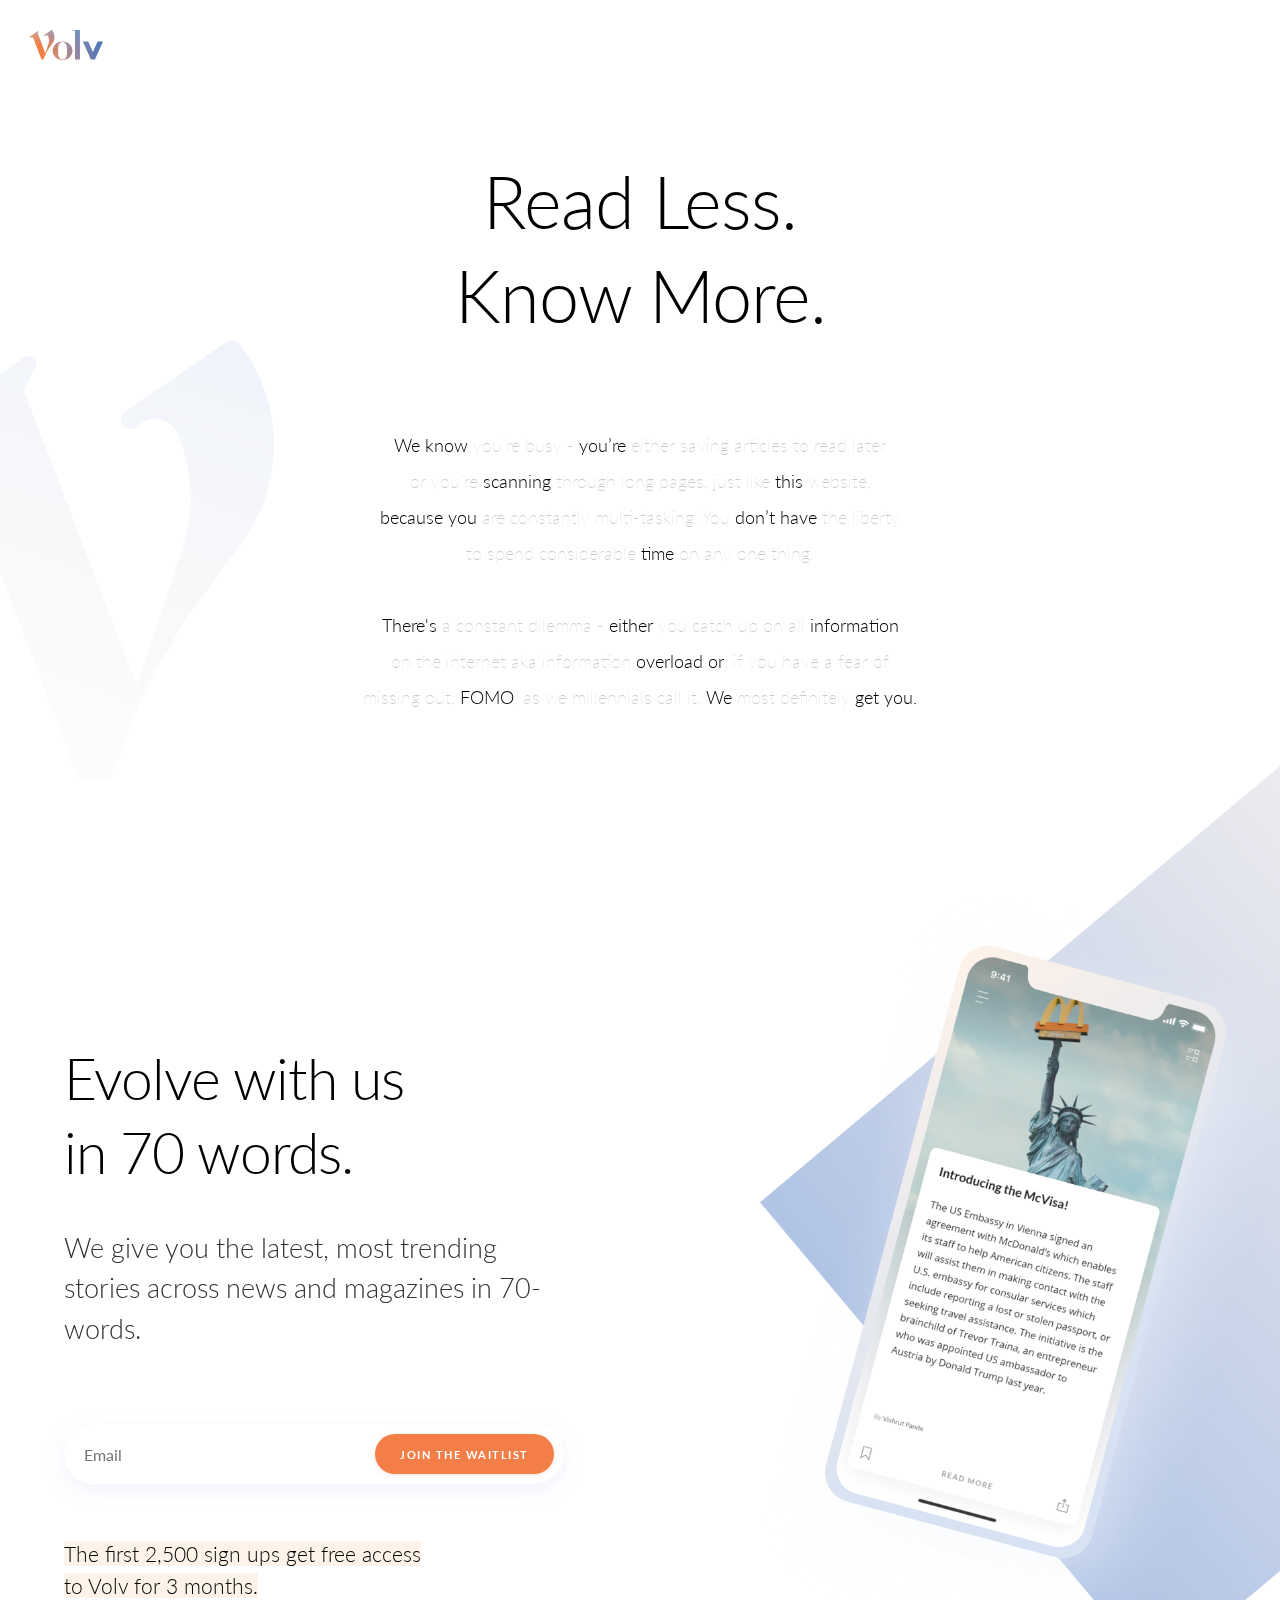
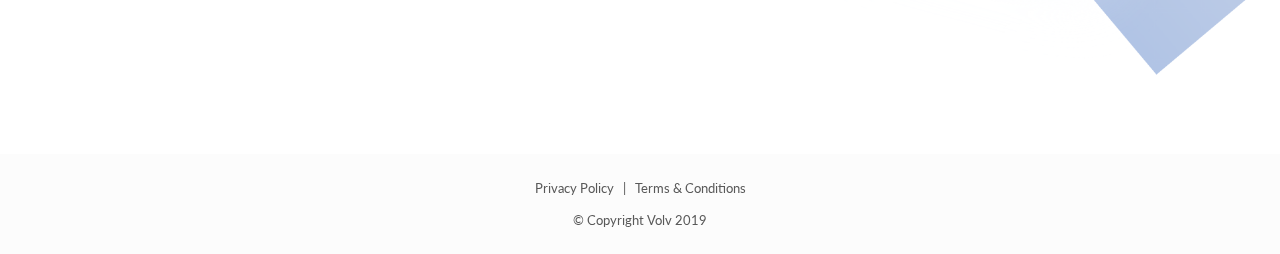
==== commit 5e85d893: "Changed button + added email" ====
--- a/index.html
+++ b/index.html
@@ -1,232 +1,189 @@
 <html>
-  <head>
-    <title>Volv - Read Less. Know More.</title>
-    <link rel="stylesheet" type="text/css" href="volv.css" />
-    <link
-      rel="icon"
-      href="Assets/Volv 3.0 Favicon.png"
-      type="image/png"
-      sizes="16x16"
-    />
-    <!-- <meta name="theme-color" content="#F9AF8D" /> -->
-    <link
-      href="https://fonts.googleapis.com/css?family=Lato:100,300,400,700,900&display=swap"
-      rel="stylesheet"
-    />
-    <meta name="viewport" content="width=device-width, initial-scale=1" />
-  </head>
 
-  <body>
-    <div class="modal w3-animate-opacity" id="thankYou">
-      <div class="modalbox w3-container w3-center w3-animate-top">
-        <!-- w3-container w3-center w3-animate-top -->
+<head>
+  <title>Volv - Read Less. Know More.</title>
+  <link rel="stylesheet" type="text/css" href="volv.css" />
+  <link rel="icon" href="Assets/Volv 3.0 Favicon.png" type="image/png" sizes="16x16" />
+  <!-- <meta name="theme-color" content="#F9AF8D" /> -->
+  <link href="https://fonts.googleapis.com/css?family=Lato:100,300,400,700,900&display=swap" rel="stylesheet" />
+  <meta name="viewport" content="width=device-width, initial-scale=1" />
+</head>
 
-        <div class="modal-title">
-          <div id="closeThankyou" onclick="closethankyou()">
-            <img
-              class="close-button"
-              height="15px"
-              id="edit-modal-close"
-              src="Assets/close-button.svg"
-            />
-          </div>
+<body>
+  <div class="modal w3-animate-opacity" id="thankYou">
+    <div class="modalbox w3-container w3-center w3-animate-top">
+      <!-- w3-container w3-center w3-animate-top -->
+
+      <div class="modal-title">
+        <div id="closeThankyou" onclick="closethankyou()">
+          <img class="close-button" height="15px" id="edit-modal-close" src="Assets/close-button.svg" />
         </div>
-        <div class="modalcontent">
-          <div class="volv-v">
-            <img src="Assets/Volv 3.0 - V Square (Transparent).png" />
+      </div>
+      <div class="modalcontent">
+        <div class="volv-v">
+          <img src="Assets/Volv 3.0 - V Square (Transparent).png" />
 
-            <h1>
-              Thank you for signing up!
-            </h1>
+          <h1>
+            Thank you for signing up!
+          </h1>
 
-            <p>
-              You will receive an e-mail<br />
-              once the app is ready for you.
-            </p>
-          </div>
+          <p>
+            You will receive an e-mail<br />
+            once the app is ready for you.
+          </p>
         </div>
       </div>
     </div>
-    <div class="wrapper">
-      <div class="header">
-        <img class="volv-logo" src="Assets/Volv Logo 3.1 .svg" />
-        <!-- <a class="instagram" href="https://www.instagram.com/volvmedia"><img src="Assets/instagram_black.svg"></a> -->
-      </div>
+  </div>
+  <div class="wrapper">
+    <div class="header">
+      <img class="volv-logo" src="Assets/Volv Logo 3.1 .svg" />
+      <!-- <a class="instagram" href="https://www.instagram.com/volvmedia"><img src="Assets/instagram_black.svg"></a> -->
+    </div>
 
-      <div class="content">
-        <div class="read-less-know-more">
-          <div>
-            <h1>Read Less. <br />Know More.</h1>
+    <div class="content">
+      <div class="read-less-know-more">
+        <div>
+          <h1>Read Less. <br />Know More.</h1>
+
+          <br />
+
+          <p class="mobile-p">
+            We know <span class="lighttext">you’re busy - </span>you’re
+            <span class="lighttext">either saving
+
+              <br />
+              articles to read later or you’re </span>scanning
+            <span class="lighttext">
+              <br />
+              through long pages, just like
+            </span>
+            this <span class="lighttext">website,</span>
 
             <br />
 
-            <p class="mobile-p">
-              We know <span class="lighttext">you’re busy - </span>you’re
-              <span class="lighttext"
-                >either saving
-
-                <br />
-                articles to read later or you’re </span
-              >scanning
-              <span class="lighttext">
-                <br />
-                through long pages, just like
-              </span>
-              this <span class="lighttext">website,</span>
+            because you
+            <span class="lighttext">are constantly multi-tasking.
 
               <br />
 
-              because you
-              <span class="lighttext"
-                >are constantly multi-tasking.
+              You </span>don’t have
 
-                <br />
-
-                You </span
-              >don’t have
-
-              <span class="lighttext"
-                >the liberty to spend
-
-                <br />
-
-                considerable </span
-              >time
-              <span class="lighttext"
-                >on thing.
-
-                <br />
-              </span>
-              We <span class="lighttext">most definitely </span>get you.
-            </p>
-
-            <p class="desktop-p">
-              We know <span class="lighttext">you’re busy - </span>you’re
-              <span class="lighttext"
-                >either saving articles to read later
-
-                <br />
-
-                or you’re </span
-              >scanning
-              <span class="lighttext">through long pages, just like </span> this
-              <span class="lighttext">website,</span>
+            <span class="lighttext">the liberty to spend
 
               <br />
 
-              because you
-              <span class="lighttext">are constantly multi-tasking. You </span
-              >don’t have
-              <span class="lighttext"
-                >the liberty
-
-                <br />
-
-                to spend considerable </span
-              >time <span class="lighttext">on any one thing.</span>
+              considerable </span>time
+            <span class="lighttext">on thing.
 
               <br />
-              <br />
-              There's <span class="lighttext">a constant dilemma - </span>either
-              <span class="lighttext">you catch up on all </span>information
+            </span>
+            We <span class="lighttext">most definitely </span>get you.
+          </p>
+
+          <p class="desktop-p">
+            We know <span class="lighttext">you’re busy - </span>you’re
+            <span class="lighttext">either saving articles to read later
 
               <br />
 
-              <span class="lighttext">on the internet aka information </span>
-              overload or<span class="lighttext"
-                >, if you have a fear of
+              or you’re </span>scanning
+            <span class="lighttext">through long pages, just like </span> this
+            <span class="lighttext">website,</span>
 
-                <br />
+            <br />
 
-                missing out, </span
-              >FOMO<span class="lighttext">, as we millennials call it. </span
-              >We <span class="lighttext">most definitely </span>get you.
-            </p>
+            because you
+            <span class="lighttext">are constantly multi-tasking. You </span>don’t have
+            <span class="lighttext">the liberty
 
-            <!-- 
+              <br />
+
+              to spend considerable </span>time <span class="lighttext">on any one thing.</span>
+
+            <br />
+            <br />
+            There's <span class="lighttext">a constant dilemma - </span>either
+            <span class="lighttext">you catch up on all </span>information
+
+            <br />
+
+            <span class="lighttext">on the internet aka information </span>
+            overload or<span class="lighttext">, if you have a fear of
+
+              <br />
+
+              missing out, </span>FOMO<span class="lighttext">, as we millennials call it. </span>We <span
+              class="lighttext">most definitely </span>get you.
+          </p>
+
+          <!-- 
                     <div class="downarrow">
                         <img class="downsvg" src="Assets/down-arrow.svg">
                     </div> -->
+        </div>
+      </div>
+      <div class="evolve-with-us">
+        <h1>Evolve with us <br />in 70 words.</h1>
+
+        <p>
+          We give you the latest, most trending stories across news and
+          magazines in 70-words.
+        </p>
+        <br />
+        <br />
+
+        <form>
+          <div class="bene_form">
+            <input class="inputemail" type="email" name="fname" value="" placeholder="Email" />
+            <input class="submitbutton" onclick="thankyou()" value="JOIN THE WAITLIST" />
           </div>
+        </form>
+        <br />
+        <br />
+
+        <mark class="volv-highlight">The first 2,500 sign ups get free access<br />
+          to Volv for 3 months.</mark>
+        <br />
+        <br />
+        <br />
+        <br />
+      </div>
+      <div class="phone">
+        <!-- <img src="Assets/Phone Graphic.svg"> -->
+      </div>
+
+      <div class="footer">
+        <div>
+          <span><a href="https://volvmedia.com/PrivacyPolicy">Privacy Policy
+            </a></span>
+          &nbsp;&nbsp;|&nbsp;&nbsp;
+          <span><a href="https://volvmedia.com/TermsAndConditions">Terms & Conditions</a>
+          </span>
         </div>
-        <div class="evolve-with-us">
-          <h1>Evolve with us <br />in 70 words.</h1>
-
-          <p>
-            We give you the latest, most trending stories across news and
-            magazines in 70-words.
-          </p>
-          <br />
-          <br />
-
-          <form>
-            <div class="bene_form">
-              <input
-                class="inputemail"
-                type="email"
-                name="fname"
-                value=""
-                placeholder="Email"
-              />
-              <input
-                class="submitbutton"
-                onclick="thankyou()"
-                value="SAVE MY SPOT"
-              />
-            </div>
-          </form>
-          <br />
-          <br />
-
-          <mark class="volv-highlight"
-            >The first 2,500 sign ups get free access<br />
-            to Volv for 3 months.</mark
-          >
-          <br />
-          <br />
-          <br />
-          <br />
-        </div>
-        <div class="phone">
-          <!-- <img src="Assets/Phone Graphic.svg"> -->
-        </div>
-
-        <div class="footer">
-          <div>
-            <span
-              ><a href="https://volvmedia.com/PrivacyPolicy"
-                >Privacy Policy
-              </a></span
-            >
-            &nbsp;&nbsp;|&nbsp;&nbsp;
-            <span
-              ><a href="https://volvmedia.com/TermsAndConditions"
-                >Terms & Conditions</a
-              >
-            </span>
-          </div>
-          <br />
-          <div>
-            <span>© Copyright Volv 2019</span>
-          </div>
+        <br />
+        <div>
+          <span>© Copyright Volv 2019</span>
         </div>
       </div>
     </div>
+  </div>
 
-    <script>
-      function thankyou() {
-        document.getElementById("thankYou").style.display = "grid";
-      }
-      function closethankyou() {
-        document.getElementById("thankYou").style.display = "none";
-      }
+  <script>
+    function thankyou() {
+      document.getElementById("thankYou").style.display = "grid";
+    }
 
-      // function closeNav() {
-      //     document.getElementById("mySidenav").style.width = "0";
-      // }
-    </script>
+    function closethankyou() {
+      document.getElementById("thankYou").style.display = "none";
+    }
 
-    <!-- <script src="https://ajax.googleapis.com/ajax/libs/jquery/3.4.1/jquery.min.js"></script>
+    // function closeNav() {
+    //     document.getElementById("mySidenav").style.width = "0";
+    // }
+  </script>
+
+  <!-- <script src="https://ajax.googleapis.com/ajax/libs/jquery/3.4.1/jquery.min.js"></script>
   <script type="text/javascript">
     $(document).ready(() => {
       $("#editButton").click(() => {
@@ -237,5 +194,6 @@
       });
     });
   </script> -->
-  </body>
-</html>
+</body>
+
+</html>--- a/volv.css
+++ b/volv.css
@@ -19,7 +19,7 @@
   justify-self: flex-end;
 }
 
-.instagram > img {
+.instagram>img {
   height: 20px;
 }
 
@@ -81,7 +81,7 @@
   margin: 15% 10%;
 }
 
-.evolve-with-us > h1 {
+.evolve-with-us>h1 {
   font-weight: 300;
   font-size: 57px;
   text-align: left;
@@ -89,7 +89,7 @@
   letter-spacing: -1px;
 }
 
-.evolve-with-us > p {
+.evolve-with-us>p {
   color: #323232;
   font-weight: 300;
   font-size: 27px;
@@ -136,8 +136,8 @@
   border: none;
   color: white;
   border-radius: 20px;
-  padding: 10px;
-  width: 150px;
+  padding: 10px 20px;
+
   height: 40px;
   text-align: center;
 
@@ -175,7 +175,7 @@
   font-family: "Lato", sans-serif;
   font-size: 16px;
   width: 500px;
-  padding: 20px;
+  padding: 20px 190px 20px 20px;
   box-sizing: border-box;
   border: none;
   border-radius: 30px;
@@ -217,7 +217,7 @@
   width: 100%;
 }
 
-.footer > div {
+.footer>div {
   margin-left: auto;
   margin-right: auto;
   /* width: 250px; */
@@ -281,17 +281,17 @@
   margin-top: -130px;
 }
 
-.volv-v > h1 {
+.volv-v>h1 {
   font-family: "Lato", sans-serif;
   font-size: 42px;
 }
 
-.volv-v > p {
+.volv-v>p {
   font-family: "Lato", sans-serif;
   font-size: 24px;
 }
 
-.volv-v > img {
+.volv-v>img {
   height: 100px;
 }
 
@@ -314,7 +314,7 @@
     background-position-y: 100%;
   }
 
-  .evolve-with-us > h1 {
+  .evolve-with-us>h1 {
     font-size: 48px;
   }
 }
@@ -500,12 +500,12 @@
     margin: 0px 20px;
   }
 
-  .evolve-with-us > h1 {
+  .evolve-with-us>h1 {
     text-align: center;
     font-size: 42px;
   }
 
-  .evolve-with-us > p {
+  .evolve-with-us>p {
     font-size: 17px;
     text-align: center;
   }
@@ -531,21 +531,21 @@
     height: 420px;
   }
 
-  .volv-v > h1 {
+  .volv-v>h1 {
     font-family: "Lato", sans-serif;
     font-size: 32px;
   }
 
-  .volv-v > p {
+  .volv-v>p {
     font-family: "Lato", sans-serif;
     font-size: 20px;
   }
 
-  .volv-v > img {
+  .volv-v>img {
     height: 60px;
   }
 
   .modalbox {
     height: 400px;
   }
-}
+}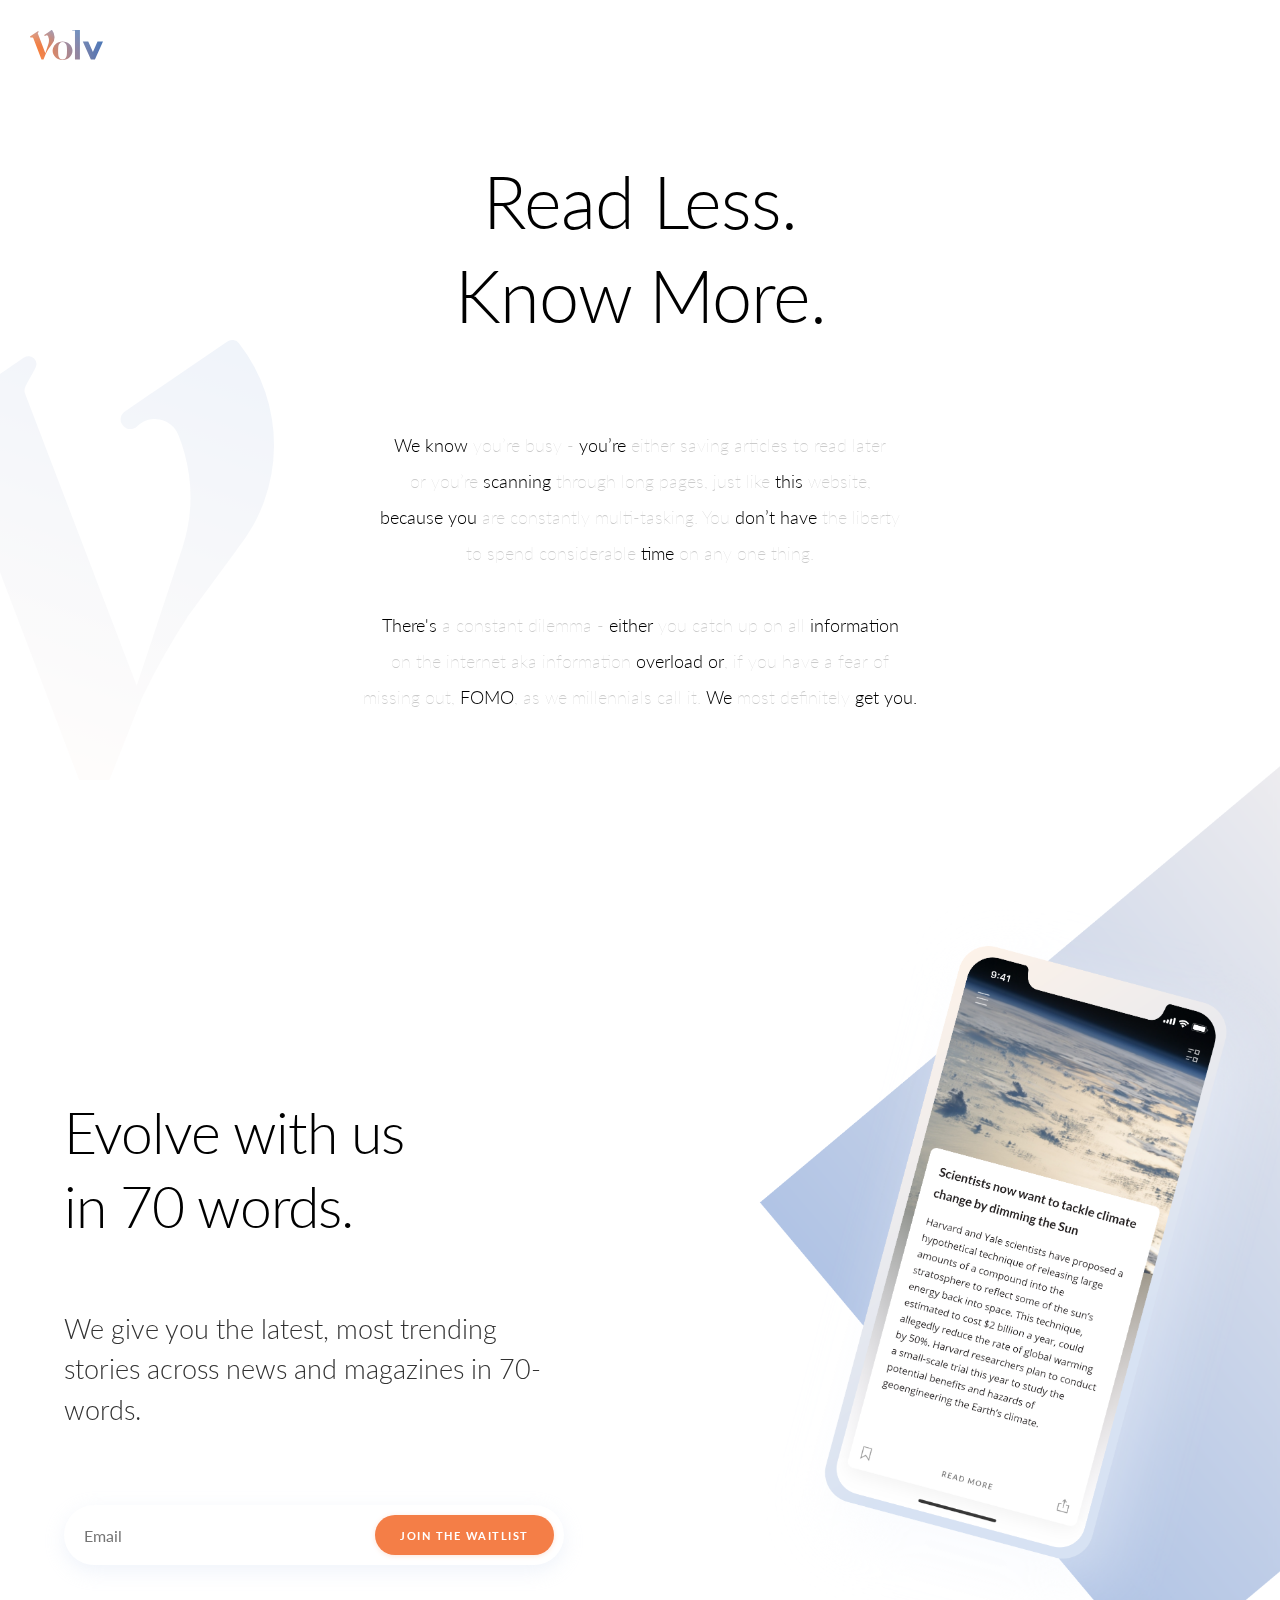
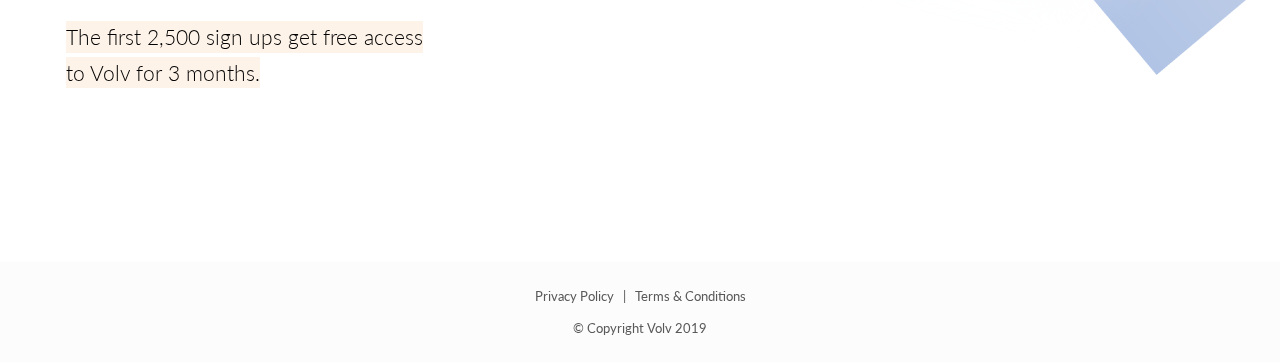
==== commit 2ed34813: "Changed Phone SS, fixed highlight on Volv Landing page." ====
--- a/index.html
+++ b/index.html
@@ -6,7 +6,7 @@
   <link rel="icon" href="Assets/Volv 3.0 Favicon.png" type="image/png" sizes="16x16" />
   <!-- <meta name="theme-color" content="#F9AF8D" /> -->
   <link href="https://fonts.googleapis.com/css?family=Lato:100,300,400,700,900&display=swap" rel="stylesheet" />
-  <meta name="viewport" content="width=device-width, initial-scale=1" />
+  <meta name="viewport" content="width=device-width" />
 </head>
 
 <body>
@@ -142,8 +142,8 @@
         <br />
         <br />
 
-        <mark class="volv-highlight">The first 2,500 sign ups get free access<br />
-          to Volv for 3 months.</mark>
+        <mark class="volv-highlight">The first 2,500 sign ups get free access</mark>
+        <mark class="volv-highlight">to Volv for 3 months.</mark>
         <br />
         <br />
         <br />
--- a/volv.css
+++ b/volv.css
@@ -1,6 +1,7 @@
 body {
   margin: 0px;
   /* color: #323232; */
+  /* background-color: #F2F6FC; */
 }
 
 .header {
@@ -8,6 +9,9 @@
   padding: 30px 30px 0px 30px;
   grid-template-columns: auto auto;
   align-self: flex-start;
+  background-color: #fff;
+  max-width: 1920px;
+  margin: auto auto;
 }
 
 .volv-logo {
@@ -32,6 +36,11 @@
     "readlessknowmore readlessknowmore"
     "evolvewithus phone"
     "footer footer";
+
+  max-width: 1920px;
+  margin: auto auto;
+  background-color: #fff;
+
 }
 
 .downarrow {
@@ -79,6 +88,8 @@
 .evolve-with-us {
   grid-area: evolvewithus;
   margin: 15% 10%;
+  display: grid;
+  align-content: flex-start;
 }
 
 .evolve-with-us>h1 {
@@ -99,7 +110,7 @@
 
 .phone {
   grid-area: phone;
-  background: url("Assets/Phone\ Graphic.png");
+  background: url("Assets/Phone\ Graphic\ 2.png");
   background-repeat: no-repeat;
   background-size: 1100px;
   background-position-y: 64vh;
@@ -200,8 +211,11 @@
   background-color: #fef3e9;
   font-weight: 300;
   font-size: 21px;
-  text-align: center;
+  /* text-align: center; */
   line-height: 150%;
+  margin: 2px;
+  justify-self: flex-start;
+  align-self: flex-start;
 }
 
 .footer {
@@ -442,7 +456,7 @@
 
   .phone {
     grid-area: phone;
-    background: url("Assets/Phone\ Graphic.png");
+    background: url("Assets/Phone\ Graphic\ 2.png");
     background-repeat: no-repeat;
     background-size: 1100px;
     background-position-x: 17em;
@@ -511,8 +525,9 @@
   }
 
   .volv-highlight {
-    font-size: 17px;
+    font-size: 15px;
     text-align: center;
+    justify-self: center;
   }
 
   .submitbutton {
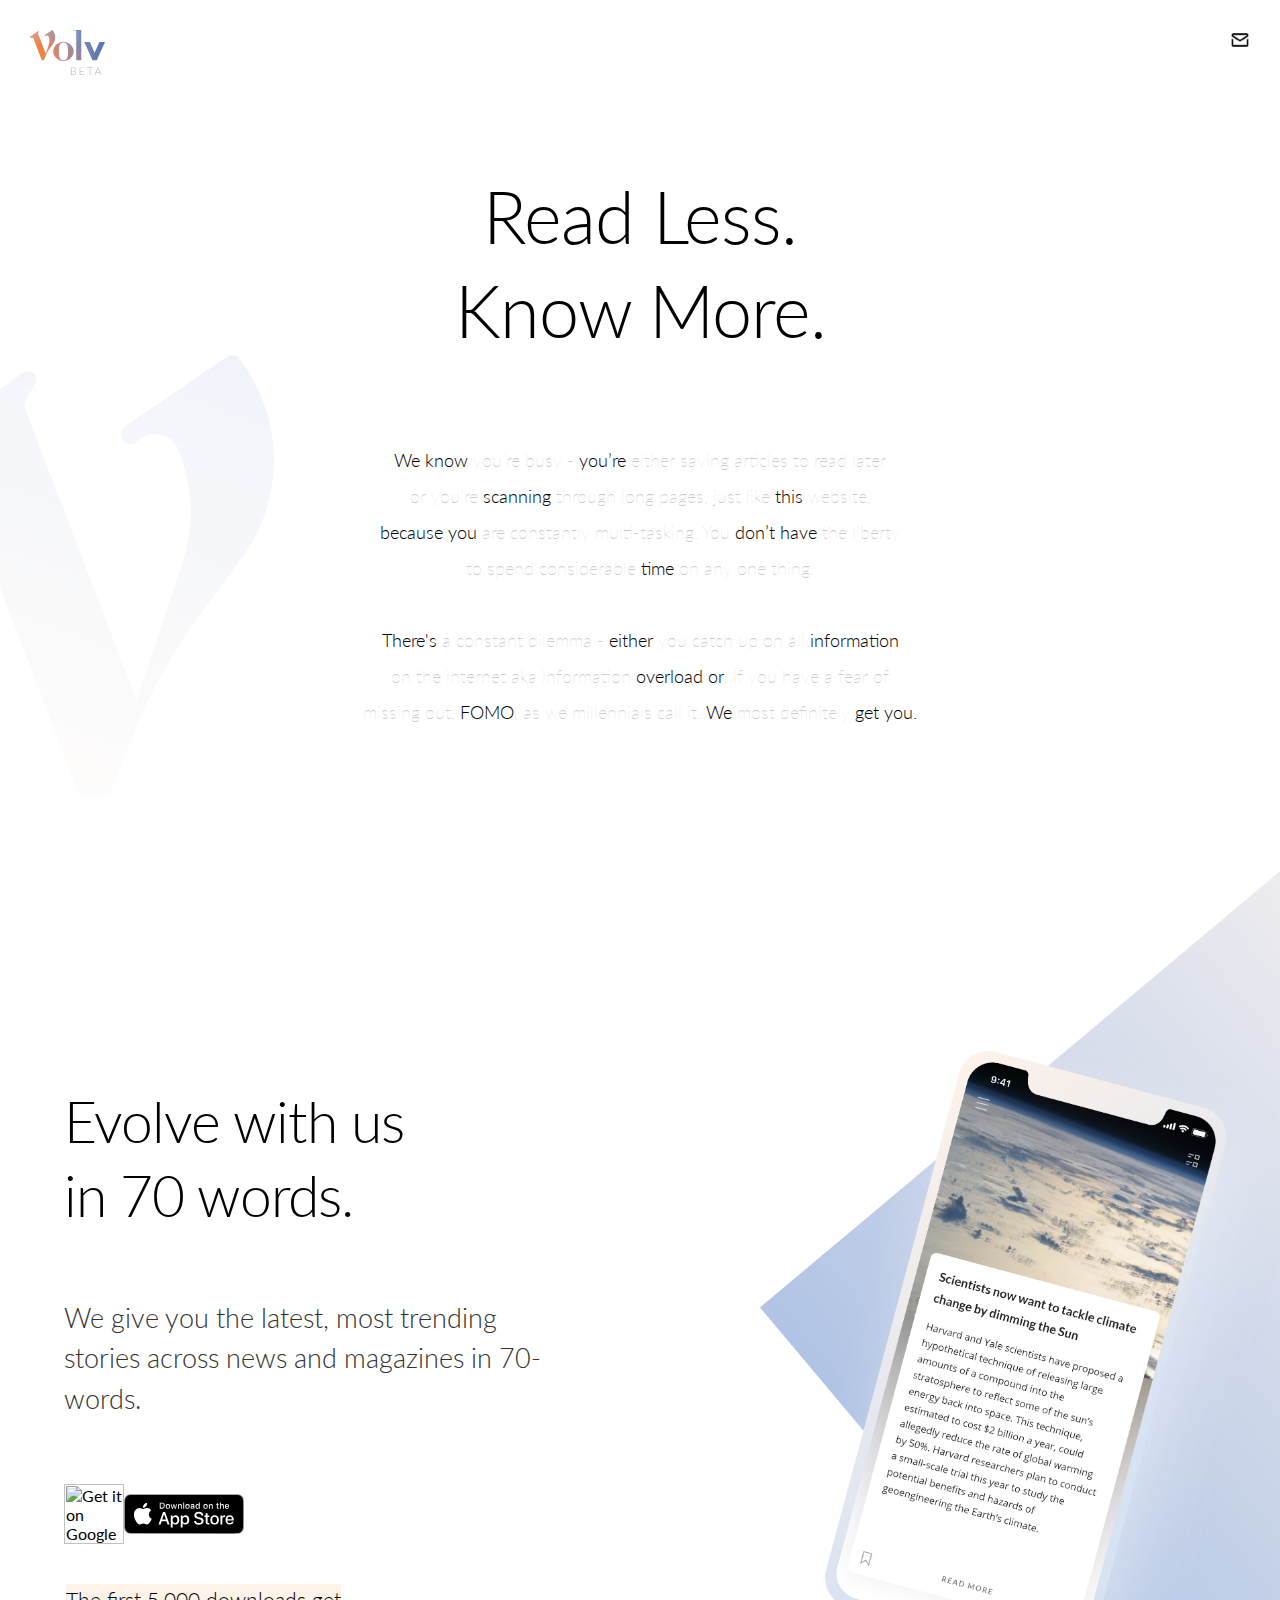
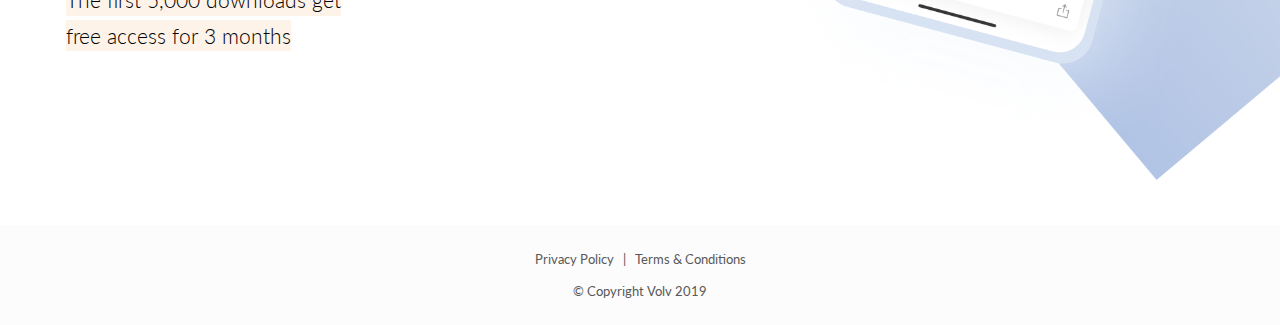
==== commit a0652209: "added store download, volv beta logo, mail, 5000 users" ====
--- a/index.html
+++ b/index.html
@@ -37,8 +37,8 @@
   </div>
   <div class="wrapper">
     <div class="header">
-      <img class="volv-logo" src="Assets/Volv Logo 3.1 .svg" />
-      <!-- <a class="instagram" href="https://www.instagram.com/volvmedia"><img src="Assets/instagram_black.svg"></a> -->
+      <img class="volv-logo" src="Assets/Volv-Beta.svg" />
+      <a class="instagram" href="mailto:connect@volvmedia.com"><img src="Assets/mail_logo.png"></a>
     </div>
 
     <div class="content">
@@ -133,17 +133,31 @@
         <br />
         <br />
 
-        <form>
+        <div class="downloadnow">
+          <div class="android">
+            <a
+              href='https://play.google.com/store/apps/details?id=com.volvmedia.volvapp&hl=en_IN&pcampaignid=pcampaignidMKT-Other-global-all-co-prtnr-py-PartBadge-Mar2515-1'>
+              <img alt='Get it on Google Play'
+                src='https://play.google.com/intl/en_us/badges/static/images/badges/en_badge_web_generic.png' /></a>
+
+          </div>
+          <div class="ios">
+            <a href='https://apps.apple.com/us/app/volv-read-less-know-more/id1474813657?ls=1'>
+              <img alt='Download on the App Store' src="Assets/app_store.svg" /></a>
+          </div>
+        </div>
+
+        <!-- <form>
           <div class="bene_form">
             <input class="inputemail" type="email" name="fname" value="" placeholder="Email" />
             <input class="submitbutton" onclick="thankyou()" value="JOIN THE WAITLIST" />
           </div>
-        </form>
-        <br />
-        <br />
-
-        <mark class="volv-highlight">The first 2,500 sign ups get free access</mark>
-        <mark class="volv-highlight">to Volv for 3 months.</mark>
+        </form> -->
+        <br />
+        <br />
+
+        <mark class="volv-highlight">The first 5,000 downloads get</mark>
+        <mark class="volv-highlight">free access for 3 months</mark>
         <br />
         <br />
         <br />
--- a/volv.css
+++ b/volv.css
@@ -15,7 +15,7 @@
 }
 
 .volv-logo {
-  height: 30px;
+  height: 45px;
   justify-self: flex-start;
 }
 
@@ -23,7 +23,7 @@
   justify-self: flex-end;
 }
 
-.instagram>img {
+.instagram > img {
   height: 20px;
 }
 
@@ -40,7 +40,6 @@
   max-width: 1920px;
   margin: auto auto;
   background-color: #fff;
-
 }
 
 .downarrow {
@@ -92,7 +91,7 @@
   align-content: flex-start;
 }
 
-.evolve-with-us>h1 {
+.evolve-with-us > h1 {
   font-weight: 300;
   font-size: 57px;
   text-align: left;
@@ -100,7 +99,7 @@
   letter-spacing: -1px;
 }
 
-.evolve-with-us>p {
+.evolve-with-us > p {
   color: #323232;
   font-weight: 300;
   font-size: 27px;
@@ -113,7 +112,7 @@
   background: url("Assets/Phone\ Graphic\ 2.png");
   background-repeat: no-repeat;
   background-size: 1100px;
-  background-position-y: 64vh;
+  background-position-y: 74vh;
   background-position-x: -20%;
   grid-row-start: 1;
 }
@@ -231,7 +230,7 @@
   width: 100%;
 }
 
-.footer>div {
+.footer > div {
   margin-left: auto;
   margin-right: auto;
   /* width: 250px; */
@@ -295,18 +294,32 @@
   margin-top: -130px;
 }
 
-.volv-v>h1 {
+.volv-v > h1 {
   font-family: "Lato", sans-serif;
   font-size: 42px;
 }
 
-.volv-v>p {
+.volv-v > p {
   font-family: "Lato", sans-serif;
   font-size: 24px;
 }
 
-.volv-v>img {
+.volv-v > img {
   height: 100px;
+}
+
+.downloadnow {
+  display: grid;
+  grid-template-columns: auto auto;
+  justify-content: flex-start;
+}
+
+.downloadnow > div {
+  align-self: center;
+}
+
+.android > a > img {
+  height: 60;
 }
 
 @media only screen and (max-height: 600px) {
@@ -328,7 +341,7 @@
     background-position-y: 100%;
   }
 
-  .evolve-with-us>h1 {
+  .evolve-with-us > h1 {
     font-size: 48px;
   }
 }
@@ -491,7 +504,7 @@
   }
 
   .volv-logo {
-    height: 25px;
+    height: 35px;
     justify-self: flex-start;
   }
 
@@ -514,12 +527,12 @@
     margin: 0px 20px;
   }
 
-  .evolve-with-us>h1 {
+  .evolve-with-us > h1 {
     text-align: center;
     font-size: 42px;
   }
 
-  .evolve-with-us>p {
+  .evolve-with-us > p {
     font-size: 17px;
     text-align: center;
   }
@@ -539,6 +552,13 @@
   .bene_form {
     max-width: unset;
   }
+  .downloadnow {
+    display: grid;
+    grid-template-columns: auto auto;
+    justify-content: flex-start;
+    margin-left: auto;
+    margin-right: auto;
+  }
 }
 
 @media only screen and (max-width: 420px) {
@@ -546,21 +566,21 @@
     height: 420px;
   }
 
-  .volv-v>h1 {
+  .volv-v > h1 {
     font-family: "Lato", sans-serif;
     font-size: 32px;
   }
 
-  .volv-v>p {
+  .volv-v > p {
     font-family: "Lato", sans-serif;
     font-size: 20px;
   }
 
-  .volv-v>img {
+  .volv-v > img {
     height: 60px;
   }
 
   .modalbox {
     height: 400px;
   }
-}+}
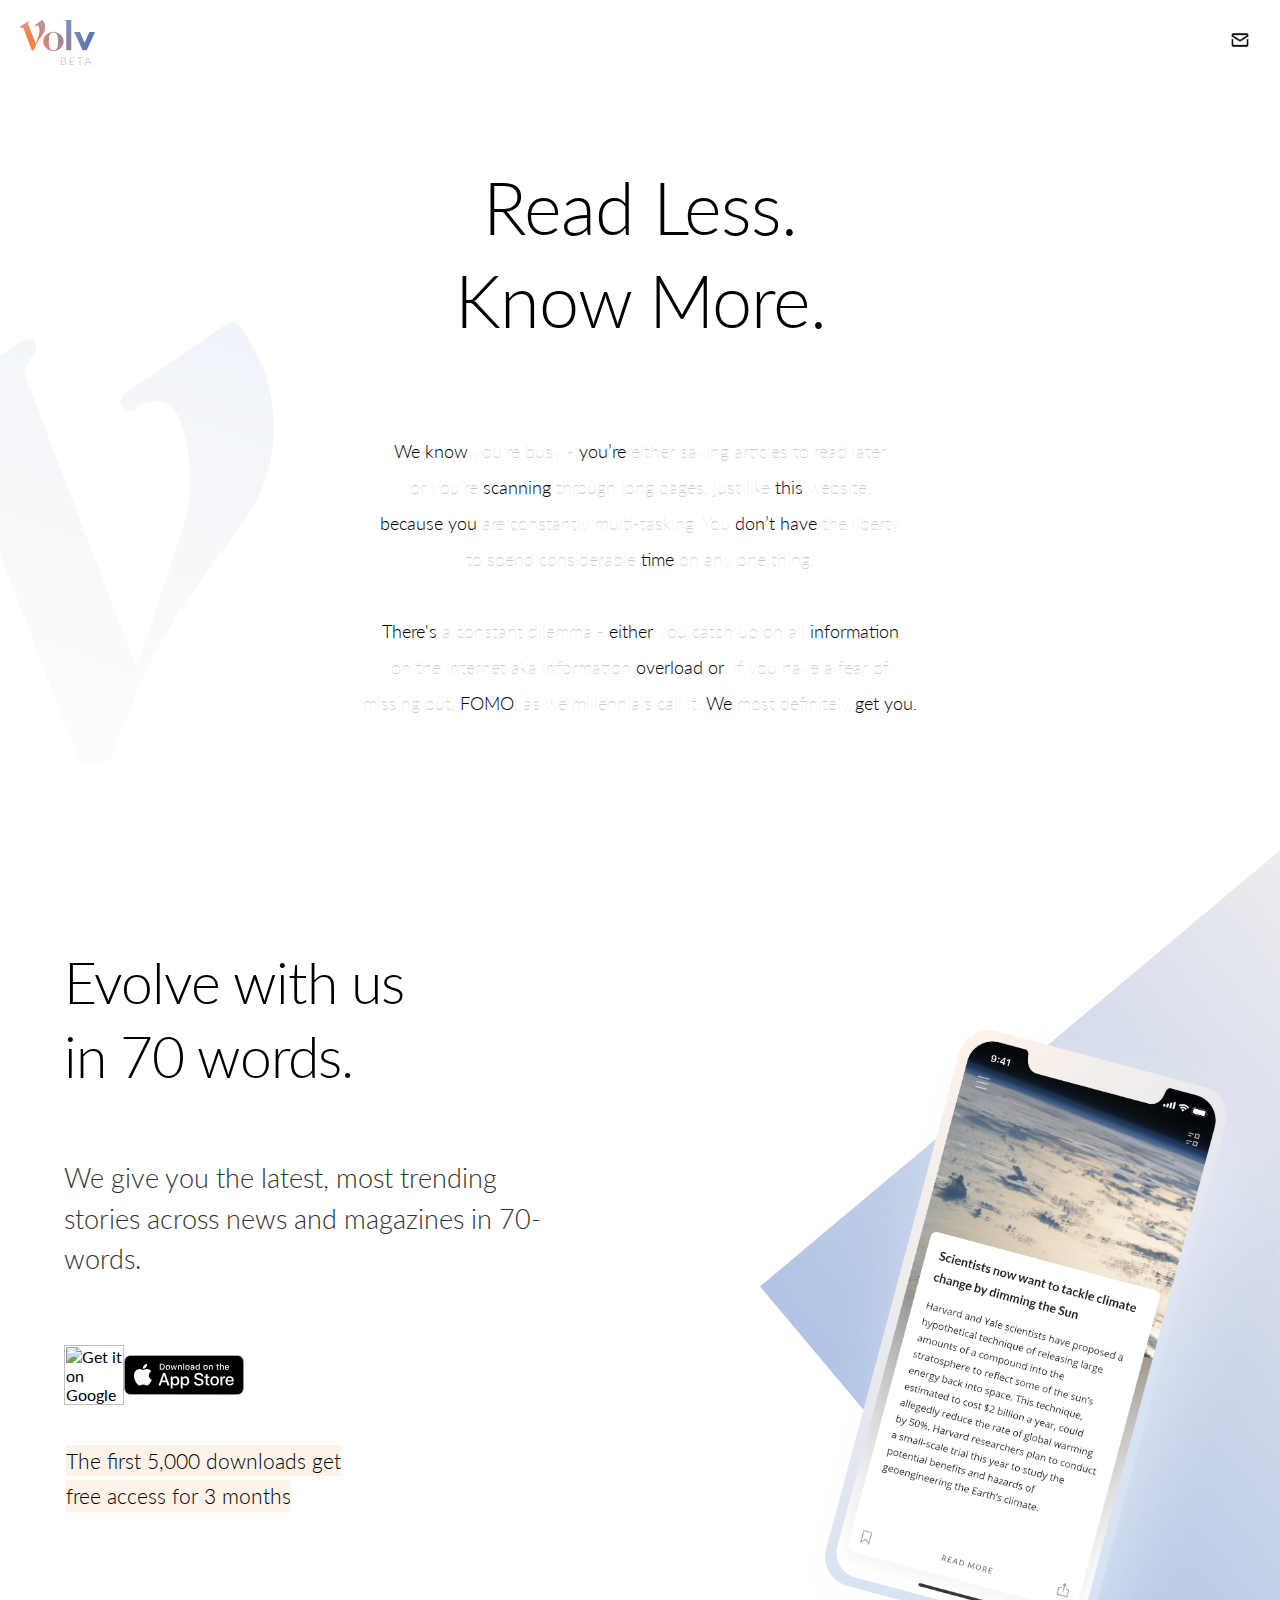
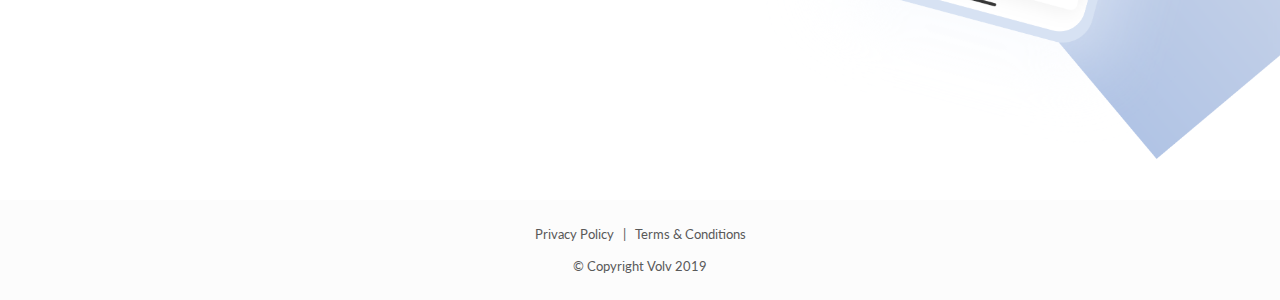
==== commit 42ed70d6: "FIxed alignment" ====
--- a/index.html
+++ b/index.html
@@ -1,203 +1,241 @@
 <html>
-
-<head>
-  <title>Volv - Read Less. Know More.</title>
-  <link rel="stylesheet" type="text/css" href="volv.css" />
-  <link rel="icon" href="Assets/Volv 3.0 Favicon.png" type="image/png" sizes="16x16" />
-  <!-- <meta name="theme-color" content="#F9AF8D" /> -->
-  <link href="https://fonts.googleapis.com/css?family=Lato:100,300,400,700,900&display=swap" rel="stylesheet" />
-  <meta name="viewport" content="width=device-width" />
-</head>
-
-<body>
-  <div class="modal w3-animate-opacity" id="thankYou">
-    <div class="modalbox w3-container w3-center w3-animate-top">
-      <!-- w3-container w3-center w3-animate-top -->
-
-      <div class="modal-title">
-        <div id="closeThankyou" onclick="closethankyou()">
-          <img class="close-button" height="15px" id="edit-modal-close" src="Assets/close-button.svg" />
-        </div>
-      </div>
-      <div class="modalcontent">
-        <div class="volv-v">
-          <img src="Assets/Volv 3.0 - V Square (Transparent).png" />
-
-          <h1>
-            Thank you for signing up!
-          </h1>
-
-          <p>
-            You will receive an e-mail<br />
-            once the app is ready for you.
-          </p>
+  <head>
+    <title>Volv - Read Less. Know More.</title>
+    <link rel="stylesheet" type="text/css" href="volv.css" />
+    <link
+      rel="icon"
+      href="Assets/Volv 3.0 Favicon.png"
+      type="image/png"
+      sizes="16x16"
+    />
+    <!-- <meta name="theme-color" content="#F9AF8D" /> -->
+    <link
+      href="https://fonts.googleapis.com/css?family=Lato:100,300,400,700,900&display=swap"
+      rel="stylesheet"
+    />
+    <meta name="viewport" content="width=device-width" />
+  </head>
+
+  <body>
+    <div class="modal w3-animate-opacity" id="thankYou">
+      <div class="modalbox w3-container w3-center w3-animate-top">
+        <!-- w3-container w3-center w3-animate-top -->
+
+        <div class="modal-title">
+          <div id="closeThankyou" onclick="closethankyou()">
+            <img
+              class="close-button"
+              height="15px"
+              id="edit-modal-close"
+              src="Assets/close-button.svg"
+            />
+          </div>
+        </div>
+        <div class="modalcontent">
+          <div class="volv-v">
+            <img src="Assets/Volv 3.0 - V Square (Transparent).png" />
+
+            <h1>
+              Thank you for signing up!
+            </h1>
+
+            <p>
+              You will receive an e-mail<br />
+              once the app is ready for you.
+            </p>
+          </div>
         </div>
       </div>
     </div>
-  </div>
-  <div class="wrapper">
-    <div class="header">
-      <img class="volv-logo" src="Assets/Volv-Beta.svg" />
-      <a class="instagram" href="mailto:connect@volvmedia.com"><img src="Assets/mail_logo.png"></a>
-    </div>
-
-    <div class="content">
-      <div class="read-less-know-more">
-        <div>
-          <h1>Read Less. <br />Know More.</h1>
-
-          <br />
-
-          <p class="mobile-p">
-            We know <span class="lighttext">you’re busy - </span>you’re
-            <span class="lighttext">either saving
-
-              <br />
-              articles to read later or you’re </span>scanning
-            <span class="lighttext">
-              <br />
-              through long pages, just like
-            </span>
-            this <span class="lighttext">website,</span>
+    <div class="wrapper">
+      <div class="content">
+        <div class="header">
+          <img class="volv-logo" src="Assets/Volv-Beta.svg" />
+          <a class="instagram" href="mailto:connect@volvmedia.com"
+            ><img src="Assets/mail_logo.png"
+          /></a>
+        </div>
+        <div class="read-less-know-more">
+          <div>
+            <h1>Read Less. <br />Know More.</h1>
 
             <br />
 
-            because you
-            <span class="lighttext">are constantly multi-tasking.
-
-              <br />
-
-              You </span>don’t have
-
-            <span class="lighttext">the liberty to spend
-
-              <br />
-
-              considerable </span>time
-            <span class="lighttext">on thing.
-
-              <br />
-            </span>
-            We <span class="lighttext">most definitely </span>get you.
-          </p>
-
-          <p class="desktop-p">
-            We know <span class="lighttext">you’re busy - </span>you’re
-            <span class="lighttext">either saving articles to read later
-
-              <br />
-
-              or you’re </span>scanning
-            <span class="lighttext">through long pages, just like </span> this
-            <span class="lighttext">website,</span>
-
-            <br />
-
-            because you
-            <span class="lighttext">are constantly multi-tasking. You </span>don’t have
-            <span class="lighttext">the liberty
-
-              <br />
-
-              to spend considerable </span>time <span class="lighttext">on any one thing.</span>
-
-            <br />
-            <br />
-            There's <span class="lighttext">a constant dilemma - </span>either
-            <span class="lighttext">you catch up on all </span>information
-
-            <br />
-
-            <span class="lighttext">on the internet aka information </span>
-            overload or<span class="lighttext">, if you have a fear of
-
-              <br />
-
-              missing out, </span>FOMO<span class="lighttext">, as we millennials call it. </span>We <span
-              class="lighttext">most definitely </span>get you.
-          </p>
-
-          <!-- 
+            <p class="mobile-p">
+              We know <span class="lighttext">you’re busy - </span>you’re
+              <span class="lighttext"
+                >either saving
+
+                <br />
+                articles to read later or you’re </span
+              >scanning
+              <span class="lighttext">
+                <br />
+                through long pages, just like
+              </span>
+              this <span class="lighttext">website,</span>
+
+              <br />
+
+              because you
+              <span class="lighttext"
+                >are constantly multi-tasking.
+
+                <br />
+
+                You </span
+              >don’t have
+
+              <span class="lighttext"
+                >the liberty to spend
+
+                <br />
+
+                considerable </span
+              >time
+              <span class="lighttext"
+                >on thing.
+
+                <br />
+              </span>
+              We <span class="lighttext">most definitely </span>get you.
+            </p>
+
+            <p class="desktop-p">
+              We know <span class="lighttext">you’re busy - </span>you’re
+              <span class="lighttext"
+                >either saving articles to read later
+
+                <br />
+
+                or you’re </span
+              >scanning
+              <span class="lighttext">through long pages, just like </span> this
+              <span class="lighttext">website,</span>
+
+              <br />
+
+              because you
+              <span class="lighttext">are constantly multi-tasking. You </span
+              >don’t have
+              <span class="lighttext"
+                >the liberty
+
+                <br />
+
+                to spend considerable </span
+              >time <span class="lighttext">on any one thing.</span>
+
+              <br />
+              <br />
+              There's <span class="lighttext">a constant dilemma - </span>either
+              <span class="lighttext">you catch up on all </span>information
+
+              <br />
+
+              <span class="lighttext">on the internet aka information </span>
+              overload or<span class="lighttext"
+                >, if you have a fear of
+
+                <br />
+
+                missing out, </span
+              >FOMO<span class="lighttext">, as we millennials call it. </span
+              >We <span class="lighttext">most definitely </span>get you.
+            </p>
+
+            <!-- 
                     <div class="downarrow">
                         <img class="downsvg" src="Assets/down-arrow.svg">
                     </div> -->
-        </div>
-      </div>
-      <div class="evolve-with-us">
-        <h1>Evolve with us <br />in 70 words.</h1>
-
-        <p>
-          We give you the latest, most trending stories across news and
-          magazines in 70-words.
-        </p>
-        <br />
-        <br />
-
-        <div class="downloadnow">
-          <div class="android">
-            <a
-              href='https://play.google.com/store/apps/details?id=com.volvmedia.volvapp&hl=en_IN&pcampaignid=pcampaignidMKT-Other-global-all-co-prtnr-py-PartBadge-Mar2515-1'>
-              <img alt='Get it on Google Play'
-                src='https://play.google.com/intl/en_us/badges/static/images/badges/en_badge_web_generic.png' /></a>
-
-          </div>
-          <div class="ios">
-            <a href='https://apps.apple.com/us/app/volv-read-less-know-more/id1474813657?ls=1'>
-              <img alt='Download on the App Store' src="Assets/app_store.svg" /></a>
-          </div>
-        </div>
-
-        <!-- <form>
+          </div>
+        </div>
+        <div class="evolve-with-us">
+          <h1>Evolve with us <br />in 70 words.</h1>
+
+          <p>
+            We give you the latest, most trending stories across news and
+            magazines in 70-words.
+          </p>
+          <br />
+          <br />
+
+          <div class="downloadnow">
+            <div class="android">
+              <a
+                href="https://play.google.com/store/apps/details?id=com.volvmedia.volvapp&hl=en_IN&pcampaignid=pcampaignidMKT-Other-global-all-co-prtnr-py-PartBadge-Mar2515-1"
+              >
+                <img
+                  alt="Get it on Google Play"
+                  src="https://play.google.com/intl/en_us/badges/static/images/badges/en_badge_web_generic.png"
+              /></a>
+            </div>
+            <div class="ios">
+              <a
+                href="https://apps.apple.com/us/app/volv-read-less-know-more/id1474813657?ls=1"
+              >
+                <img alt="Download on the App Store" src="Assets/app_store.svg"
+              /></a>
+            </div>
+          </div>
+
+          <!-- <form>
           <div class="bene_form">
             <input class="inputemail" type="email" name="fname" value="" placeholder="Email" />
             <input class="submitbutton" onclick="thankyou()" value="JOIN THE WAITLIST" />
           </div>
         </form> -->
-        <br />
-        <br />
-
-        <mark class="volv-highlight">The first 5,000 downloads get</mark>
-        <mark class="volv-highlight">free access for 3 months</mark>
-        <br />
-        <br />
-        <br />
-        <br />
-      </div>
-      <div class="phone">
-        <!-- <img src="Assets/Phone Graphic.svg"> -->
-      </div>
-
-      <div class="footer">
-        <div>
-          <span><a href="https://volvmedia.com/PrivacyPolicy">Privacy Policy
-            </a></span>
-          &nbsp;&nbsp;|&nbsp;&nbsp;
-          <span><a href="https://volvmedia.com/TermsAndConditions">Terms & Conditions</a>
-          </span>
-        </div>
-        <br />
-        <div>
-          <span>© Copyright Volv 2019</span>
+          <br />
+          <br />
+
+          <mark class="volv-highlight">The first 5,000 downloads get</mark>
+          <mark class="volv-highlight">free access for 3 months</mark>
+          <br />
+          <br />
+          <br />
+          <br />
+        </div>
+        <div class="phone">
+          <!-- <img src="Assets/Phone Graphic.svg"> -->
+        </div>
+
+        <div class="footer">
+          <div>
+            <span
+              ><a href="https://volvmedia.com/PrivacyPolicy"
+                >Privacy Policy
+              </a></span
+            >
+            &nbsp;&nbsp;|&nbsp;&nbsp;
+            <span
+              ><a href="https://volvmedia.com/TermsAndConditions"
+                >Terms & Conditions</a
+              >
+            </span>
+          </div>
+          <br />
+          <div>
+            <span>© Copyright Volv 2019</span>
+          </div>
         </div>
       </div>
     </div>
-  </div>
-
-  <script>
-    function thankyou() {
-      document.getElementById("thankYou").style.display = "grid";
-    }
-
-    function closethankyou() {
-      document.getElementById("thankYou").style.display = "none";
-    }
-
-    // function closeNav() {
-    //     document.getElementById("mySidenav").style.width = "0";
-    // }
-  </script>
-
-  <!-- <script src="https://ajax.googleapis.com/ajax/libs/jquery/3.4.1/jquery.min.js"></script>
+
+    <script>
+      function thankyou() {
+        document.getElementById("thankYou").style.display = "grid";
+      }
+
+      function closethankyou() {
+        document.getElementById("thankYou").style.display = "none";
+      }
+
+      // function closeNav() {
+      //     document.getElementById("mySidenav").style.width = "0";
+      // }
+    </script>
+
+    <!-- <script src="https://ajax.googleapis.com/ajax/libs/jquery/3.4.1/jquery.min.js"></script>
   <script type="text/javascript">
     $(document).ready(() => {
       $("#editButton").click(() => {
@@ -208,6 +246,5 @@
       });
     });
   </script> -->
-</body>
-
-</html>+  </body>
+</html>
--- a/volv.css
+++ b/volv.css
@@ -6,21 +6,27 @@
 
 .header {
   display: grid;
-  padding: 30px 30px 0px 30px;
+  grid-area: header;
+  margin: 0px 0px 0px 0px;
   grid-template-columns: auto auto;
   align-self: flex-start;
   background-color: #fff;
   max-width: 1920px;
-  margin: auto auto;
+  position: absolute;
+  width: 100%;
 }
 
 .volv-logo {
   height: 45px;
   justify-self: flex-start;
+  margin: 20px;
 }
 
 .instagram {
   justify-self: flex-end;
+  margin: 30px;
+  /* margin-left: auto;
+  margin-right: 10px; */
 }
 
 .instagram > img {
@@ -31,8 +37,9 @@
   font-family: "Lato", sans-serif;
   display: grid;
   grid-template-columns: 1fr 1fr;
-  grid-template-rows: 1fr 1fr auto;
+  grid-template-rows: auto 1fr 1fr auto;
   grid-template-areas:
+    "header header"
     "readlessknowmore readlessknowmore"
     "evolvewithus phone"
     "footer footer";
@@ -71,7 +78,7 @@
 .read-less-know-more {
   grid-area: readlessknowmore;
   /* justify-self: center; */
-  height: 80vh;
+  height: 100vh;
   background: url("Assets/V\ Light.svg");
   background-repeat: no-repeat;
   background-position: left;
@@ -86,7 +93,7 @@
 
 .evolve-with-us {
   grid-area: evolvewithus;
-  margin: 15% 10%;
+  margin: 7% 10%;
   display: grid;
   align-content: flex-start;
 }
@@ -112,7 +119,7 @@
   background: url("Assets/Phone\ Graphic\ 2.png");
   background-repeat: no-repeat;
   background-size: 1100px;
-  background-position-y: 74vh;
+  background-position-y: 80vh;
   background-position-x: -20%;
   grid-row-start: 1;
 }
@@ -123,6 +130,7 @@
   text-align: center;
   line-height: 130%;
   letter-spacing: -1px;
+  margin-top: 0px;
 }
 
 p {
@@ -347,9 +355,9 @@
 }
 
 @media only screen and (min-height: 860px) {
-  .read-less-know-more {
+  /* .read-less-know-more {
     background-position-y: 100%;
-  }
+  } */
 
   h1 {
     font-size: 72px;
@@ -362,9 +370,9 @@
 }
 
 @media only screen and (min-height: 1280px) {
-  .header {
+  /* .header {
     padding: 60px;
-  }
+  } */
 
   /* .phone {
         background-size: 1100px;
@@ -508,13 +516,13 @@
     justify-self: flex-start;
   }
 
-  .header {
+  /* .header {
     padding: 20px;
-  }
+  } */
 
   .read-less-know-more {
     background: none;
-    height: 60vh;
+    height: 100vh;
   }
 
   .phone {
@@ -563,7 +571,7 @@
 
 @media only screen and (max-width: 420px) {
   .read-less-know-more {
-    height: 420px;
+    height: 100vh;
   }
 
   .volv-v > h1 {
